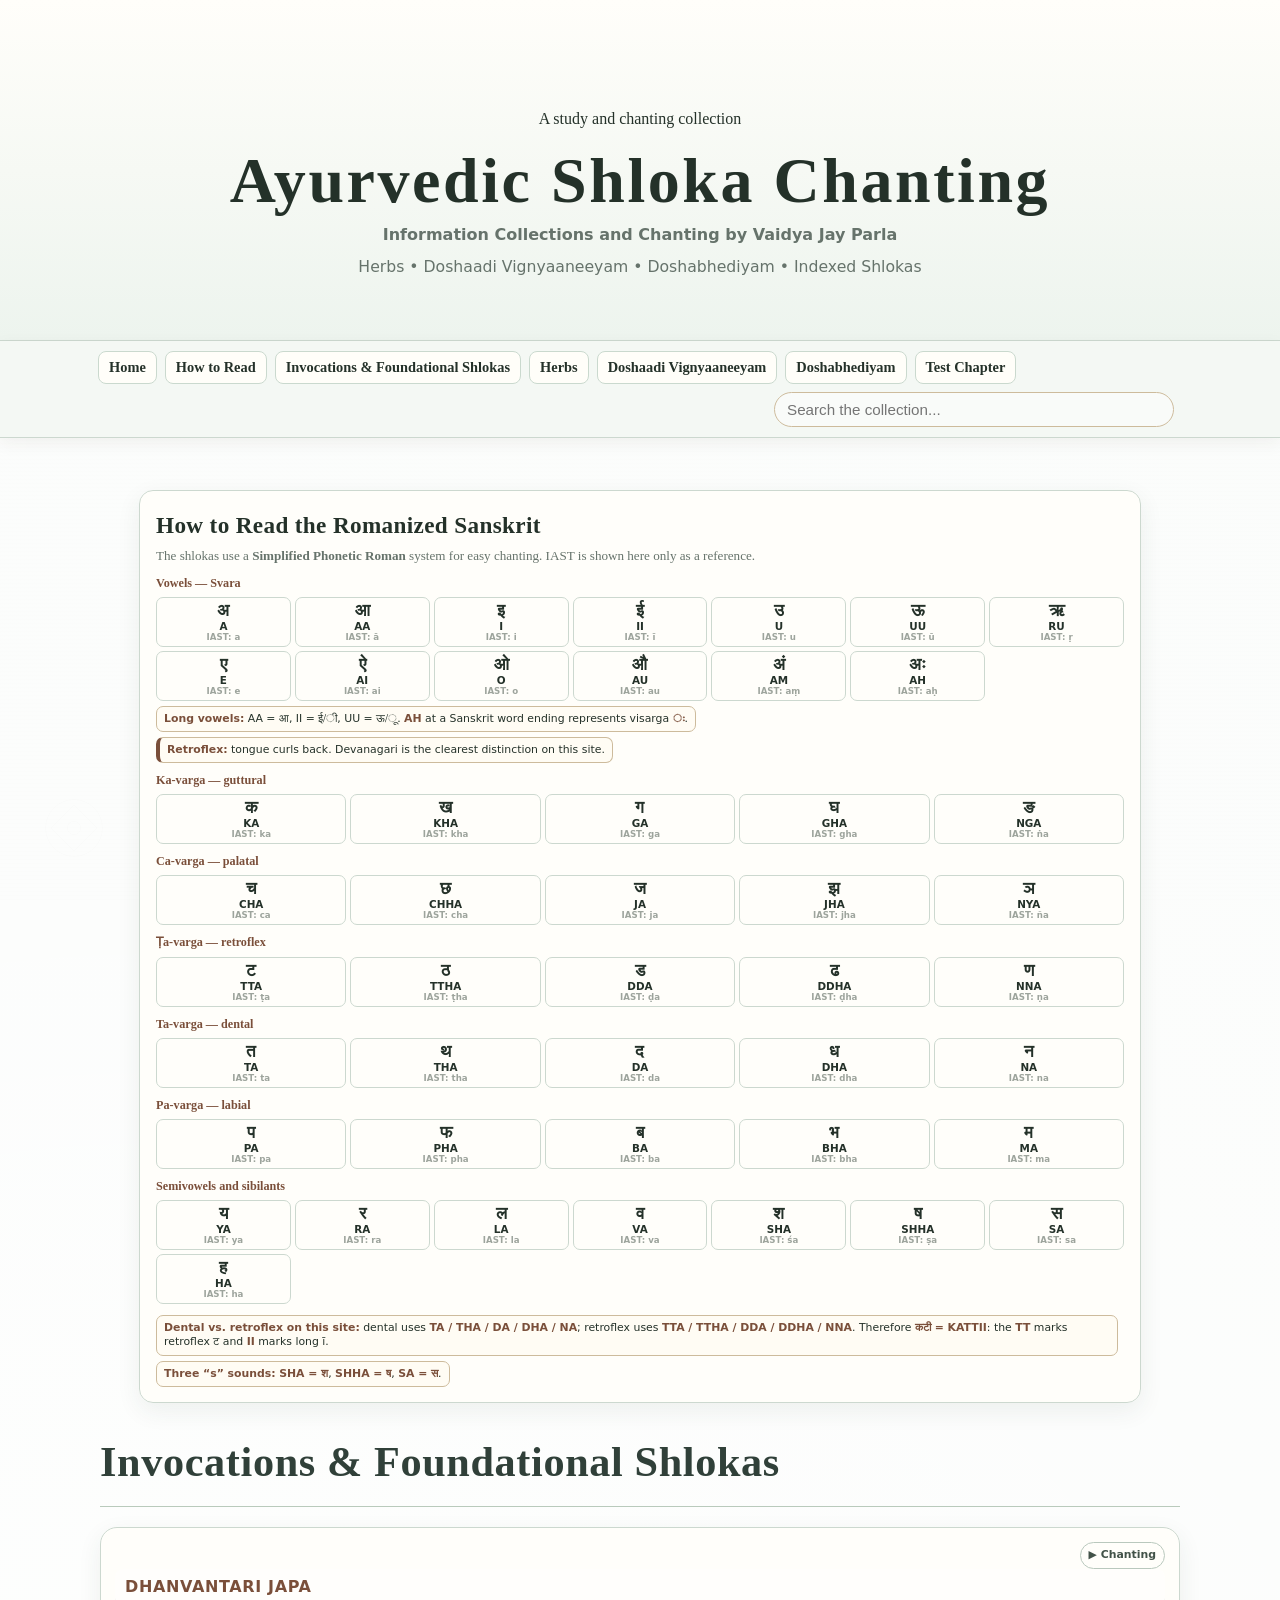
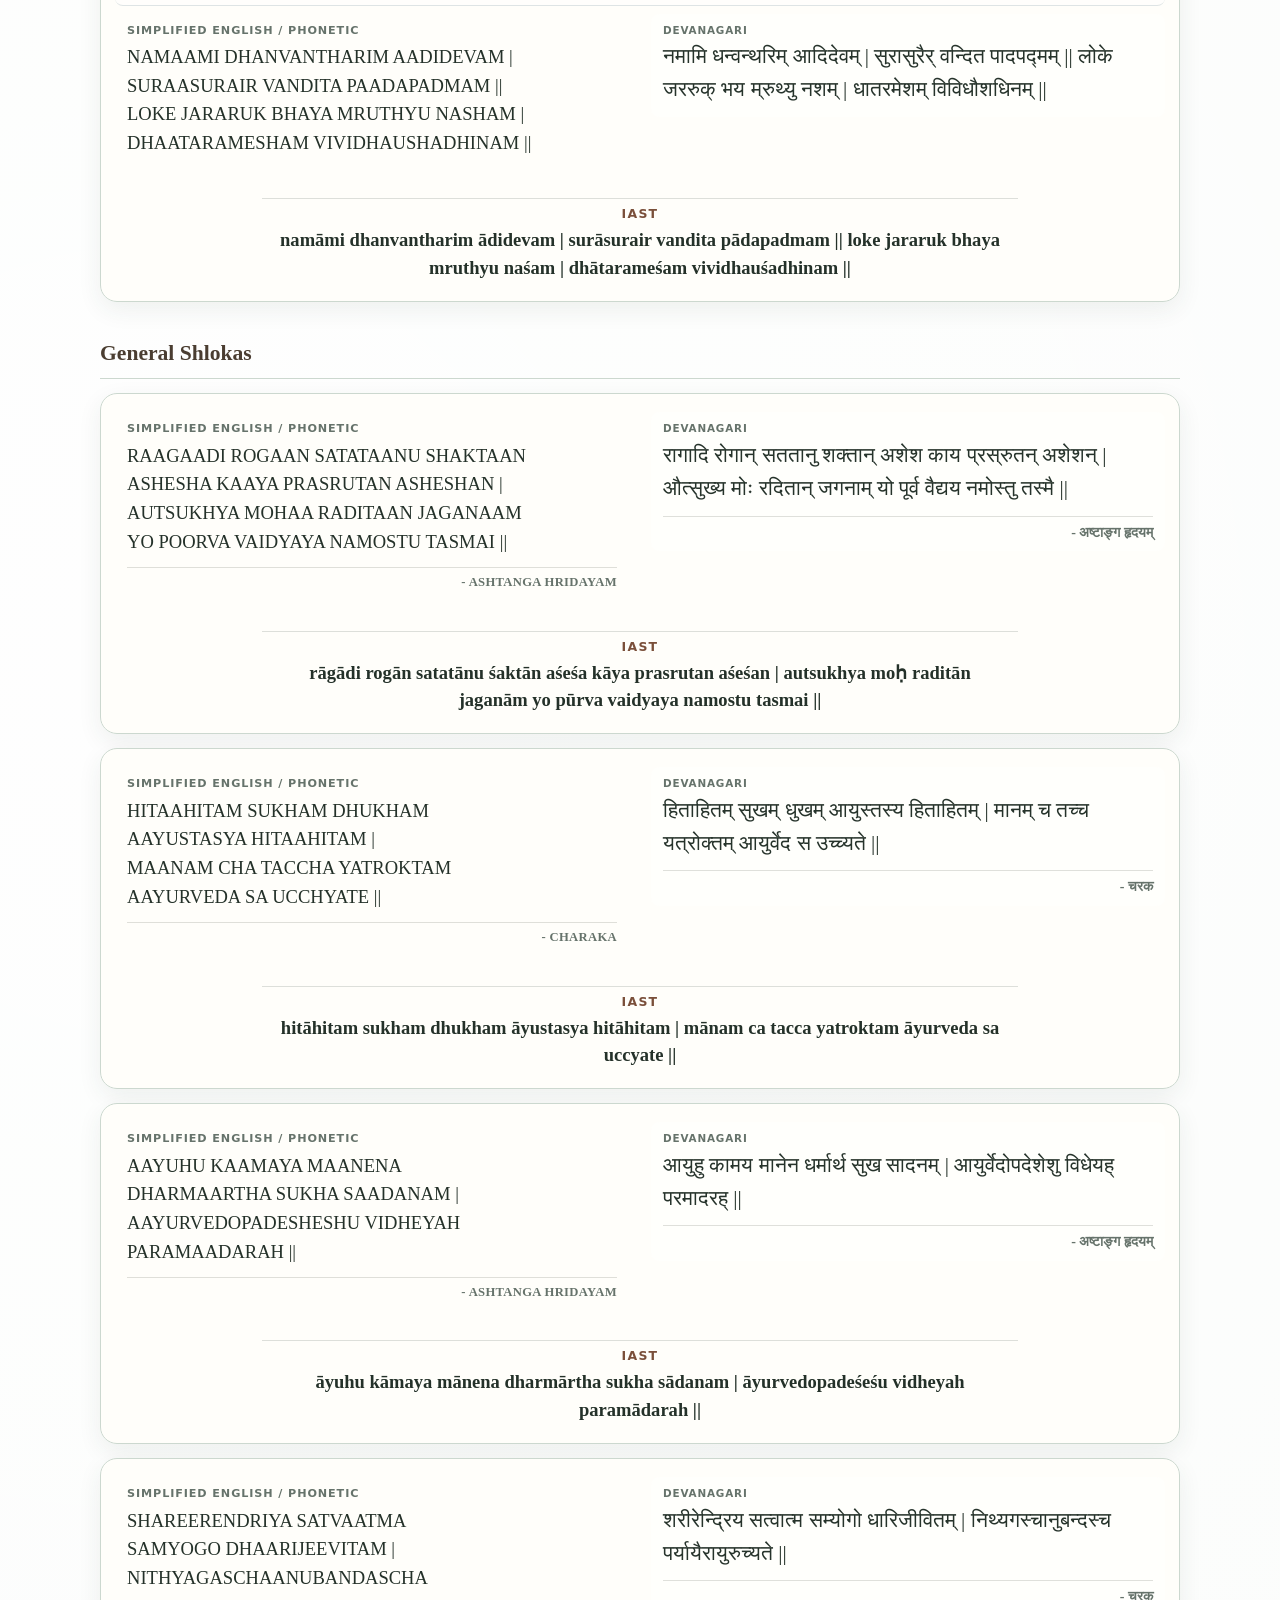
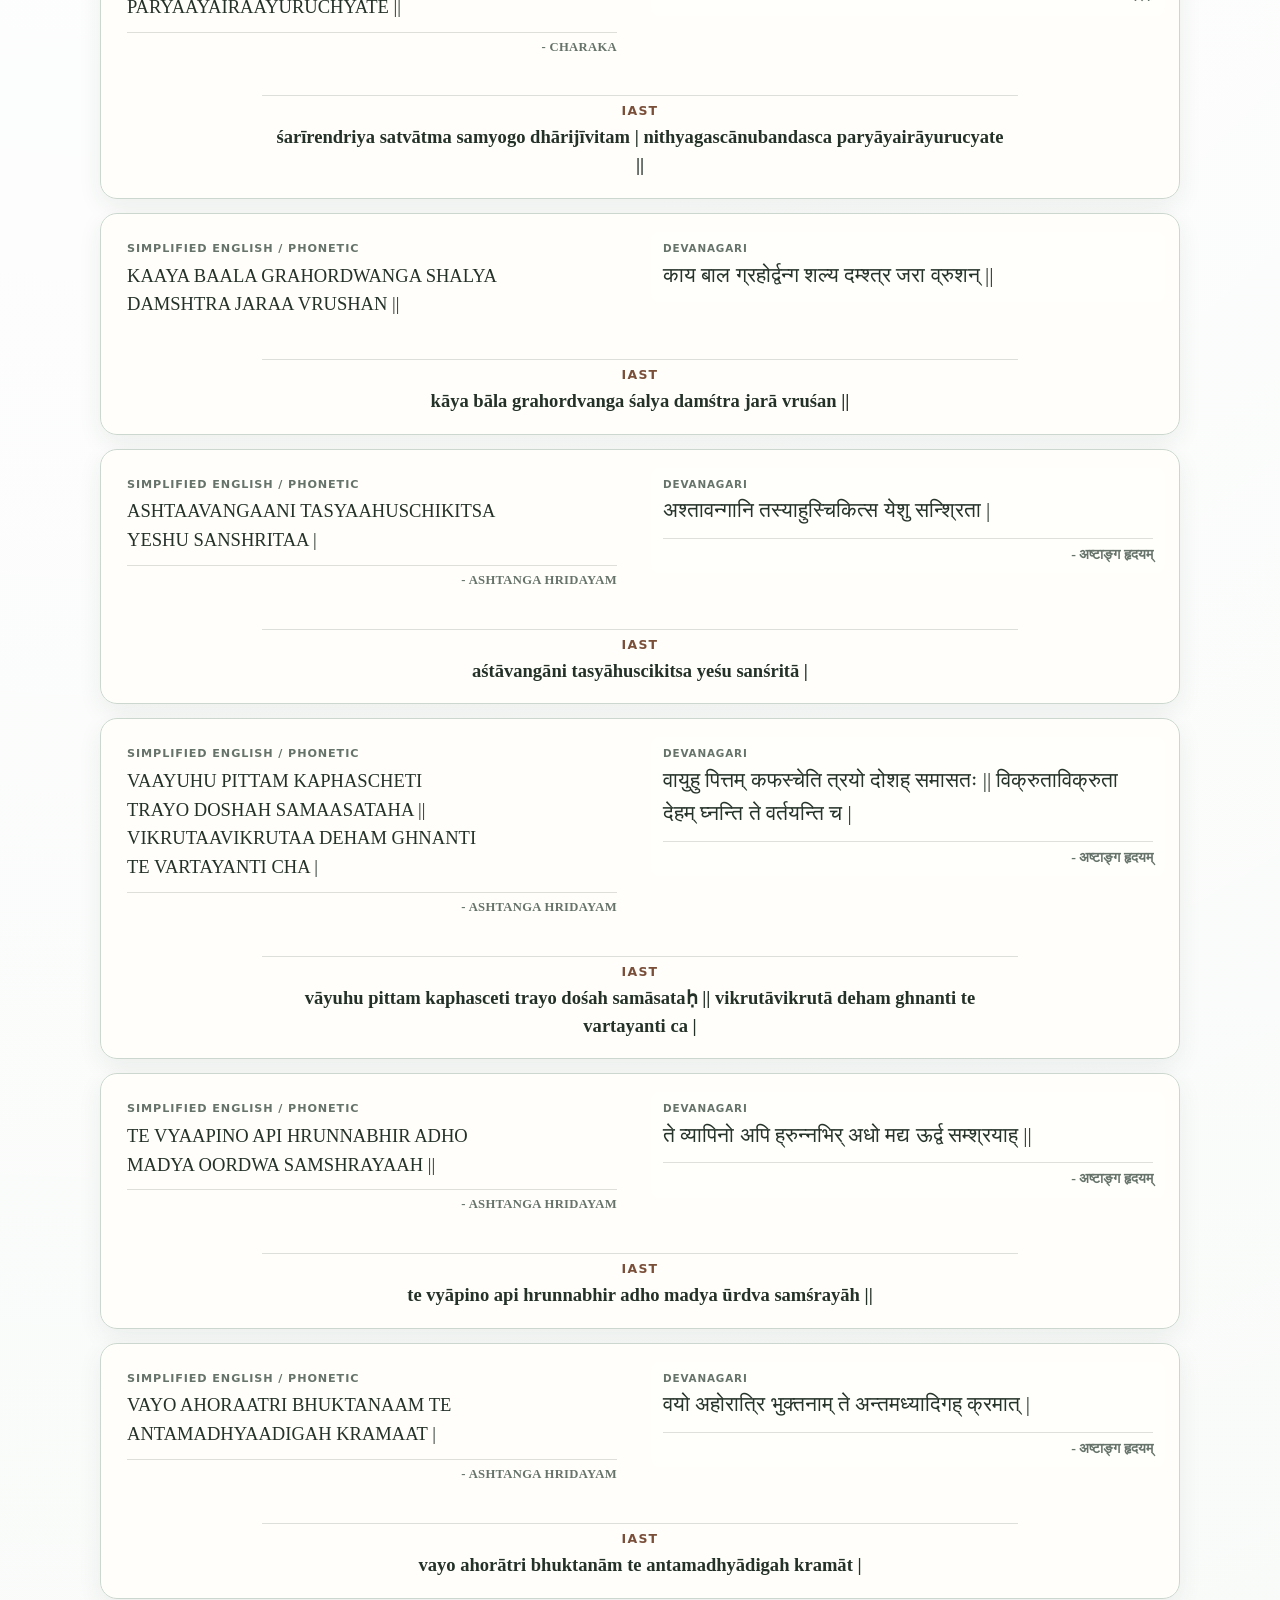
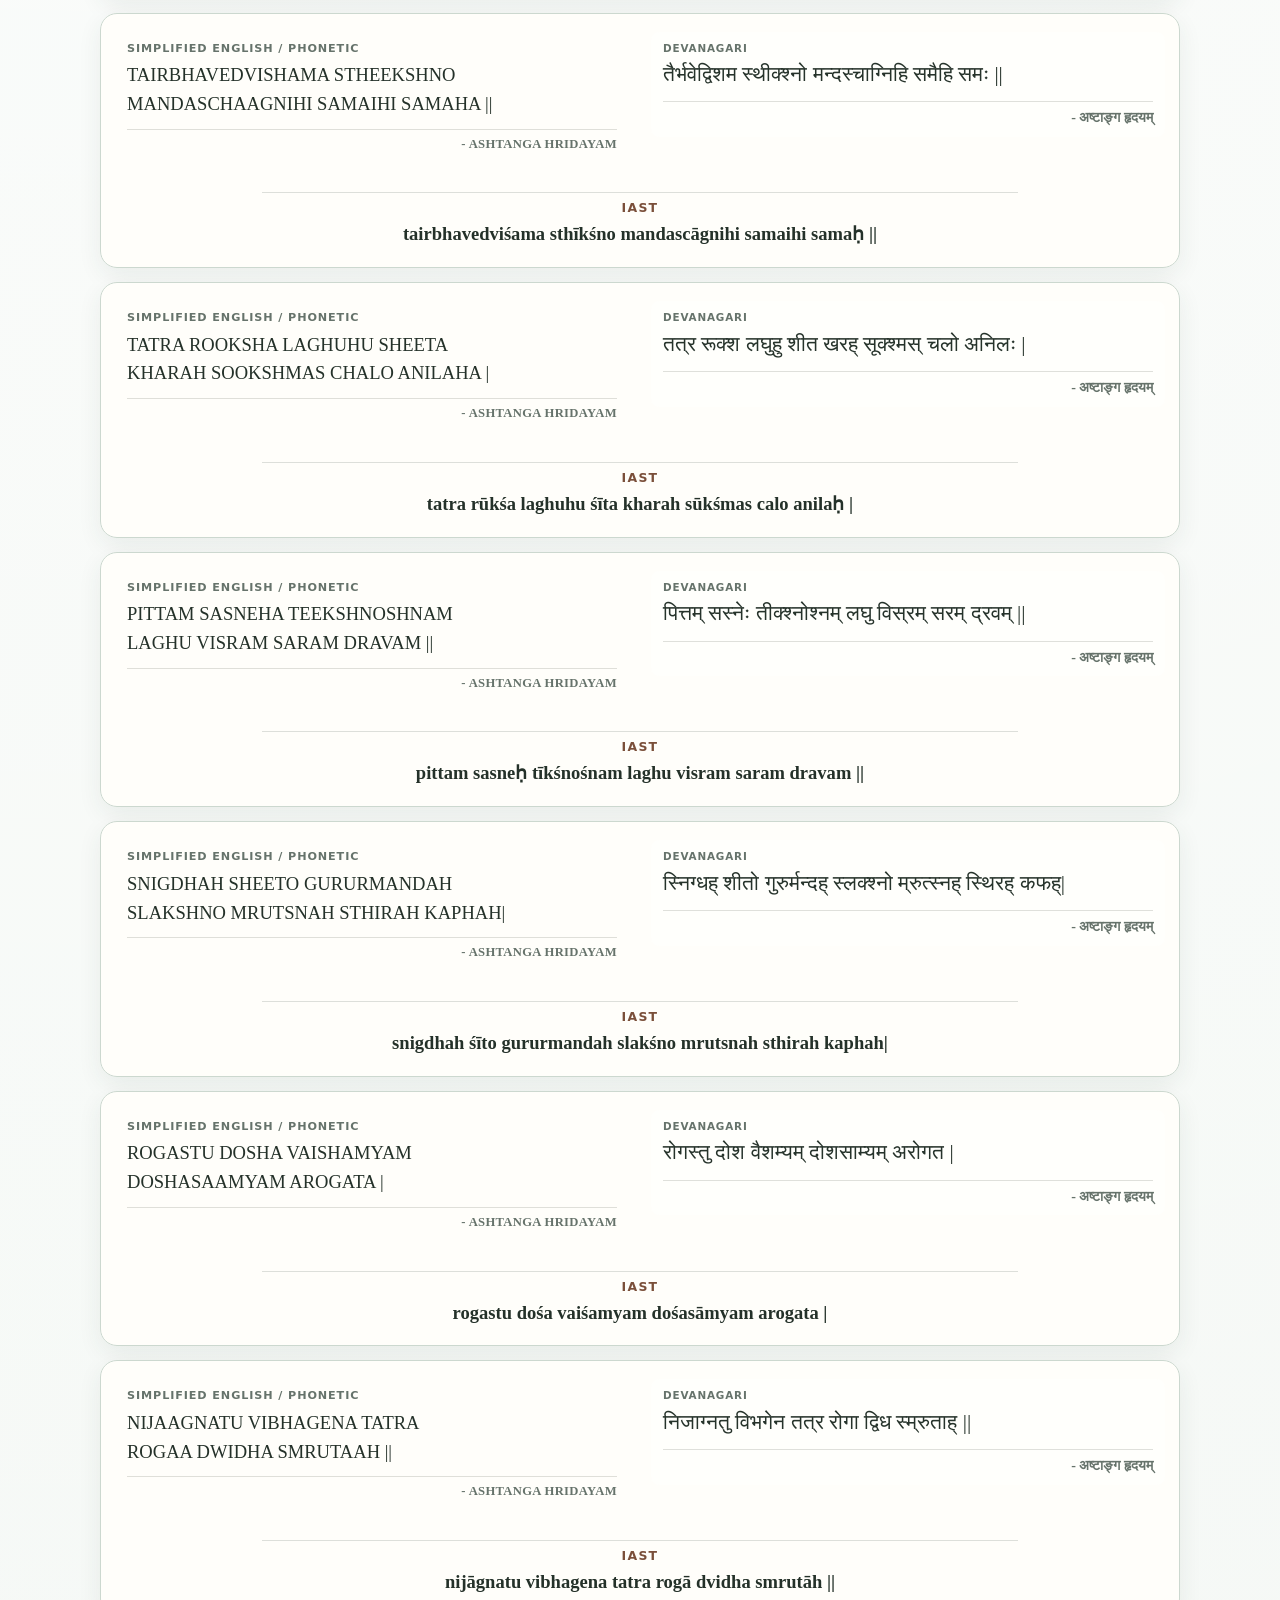
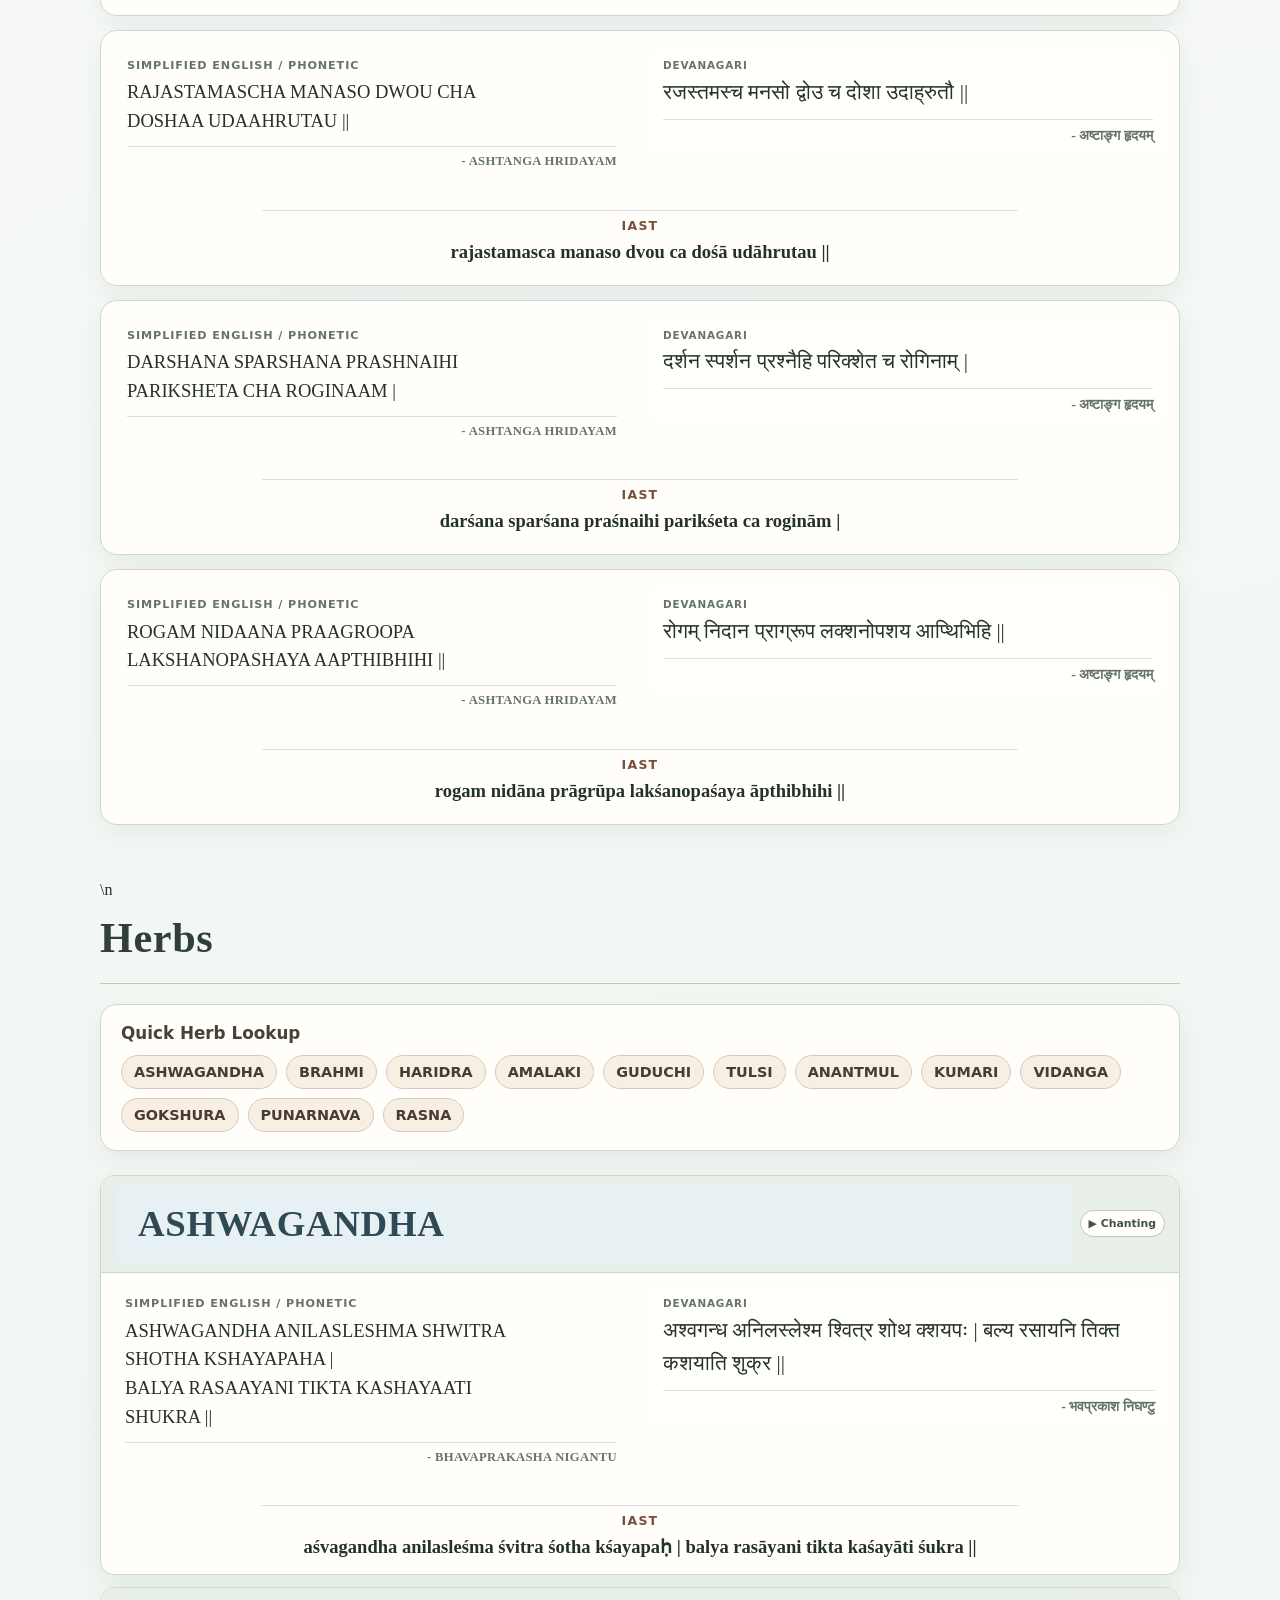
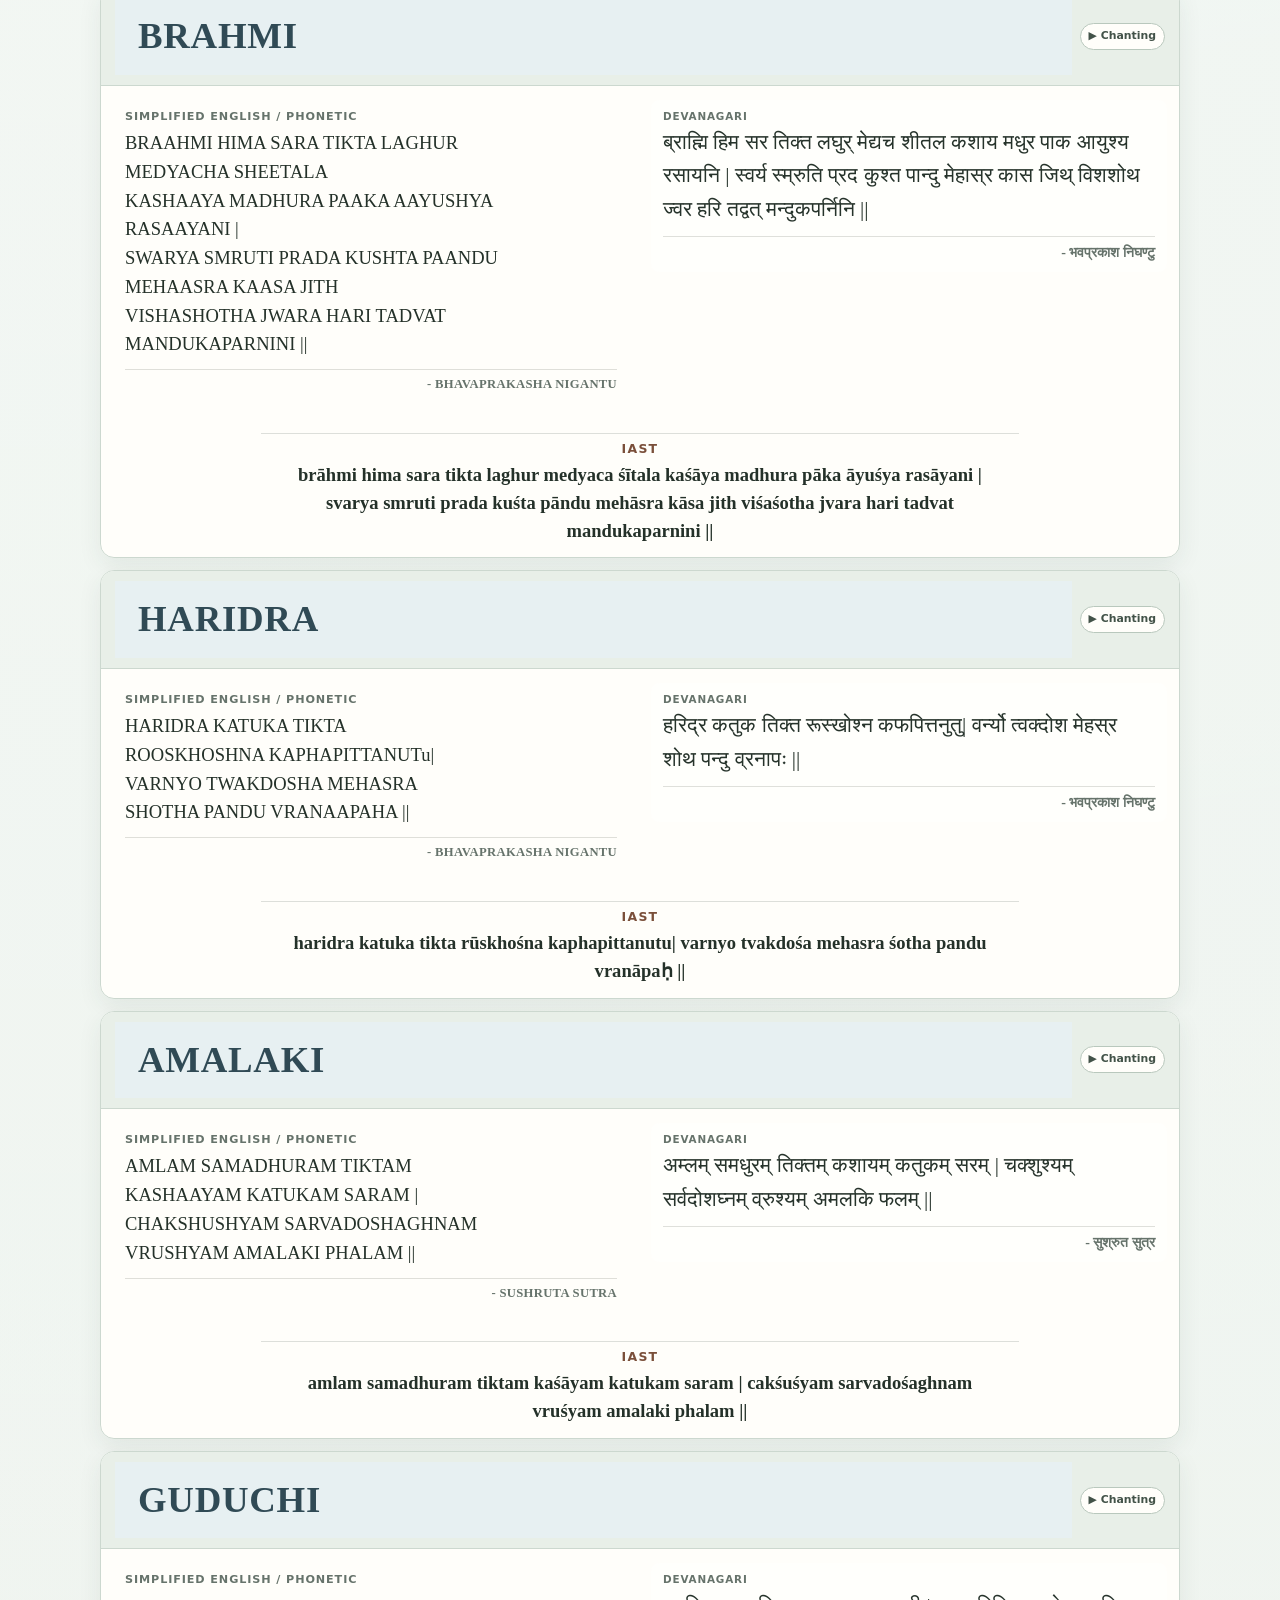
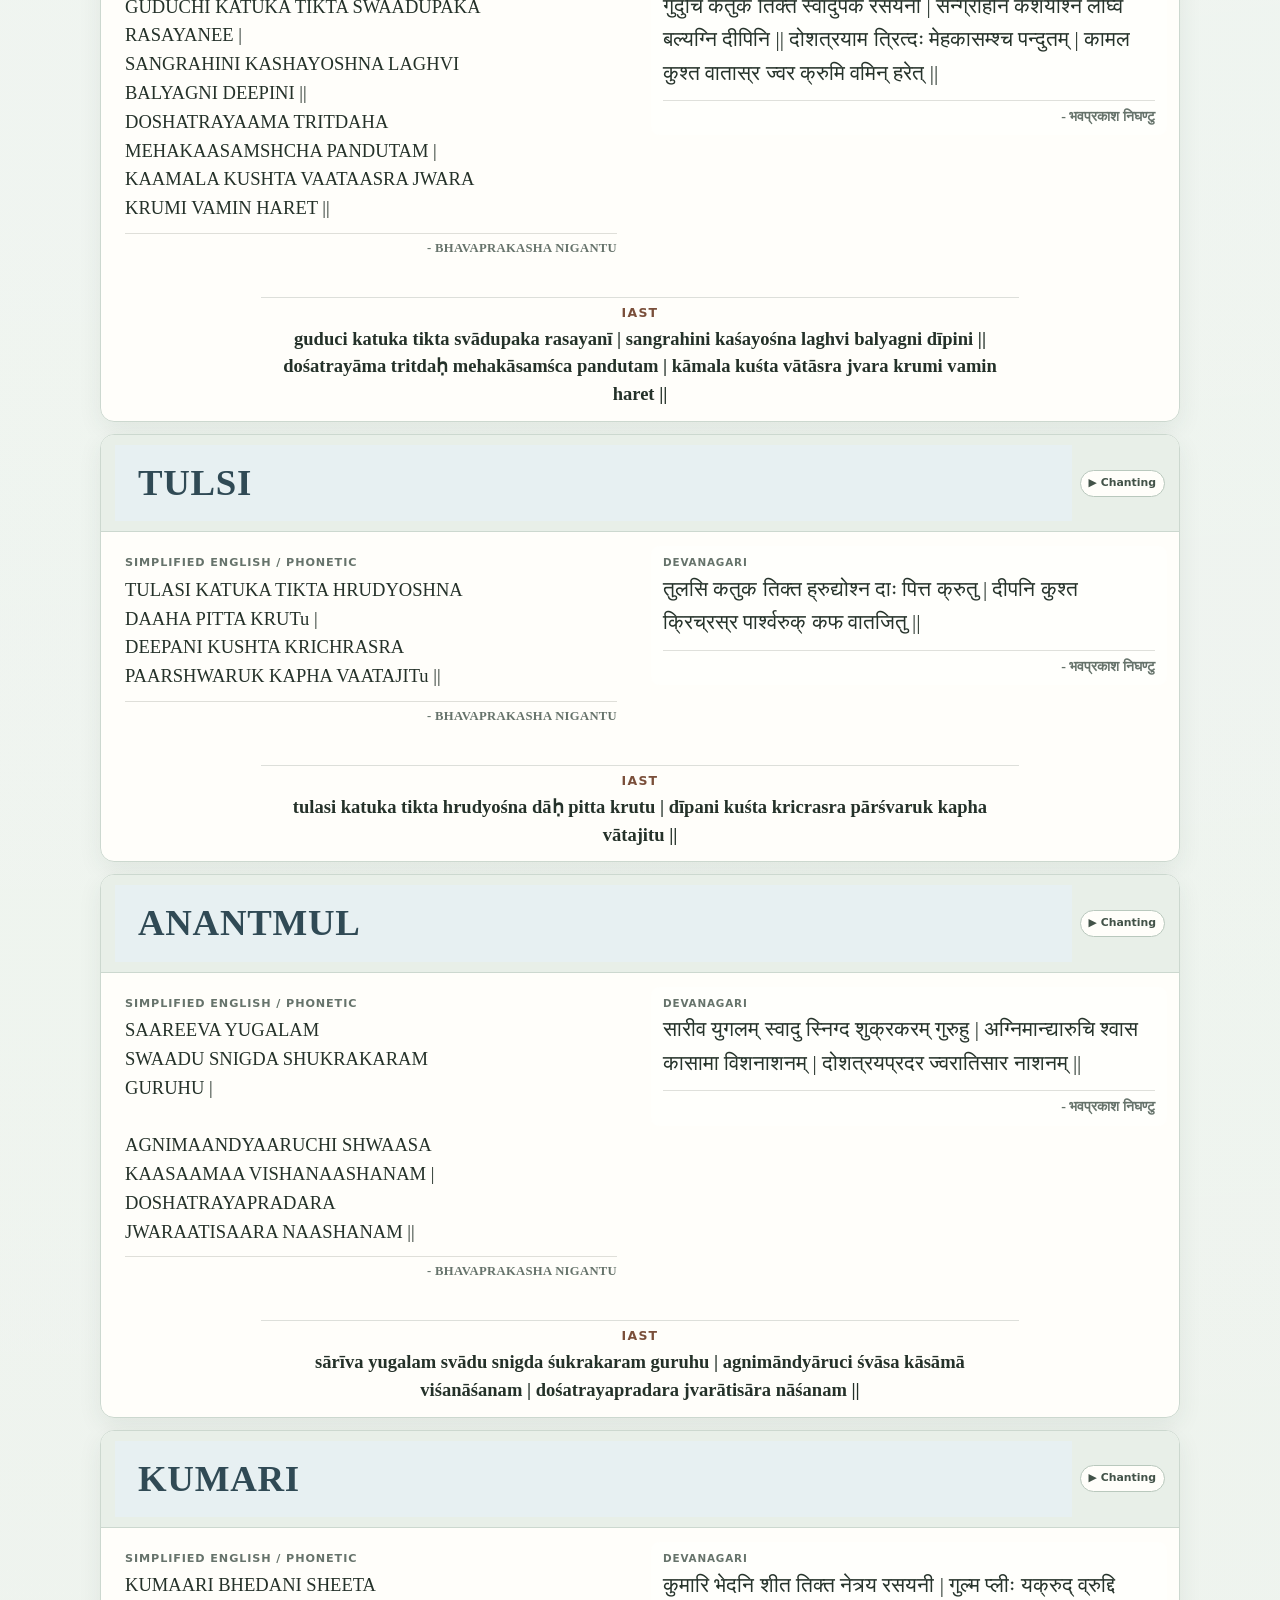
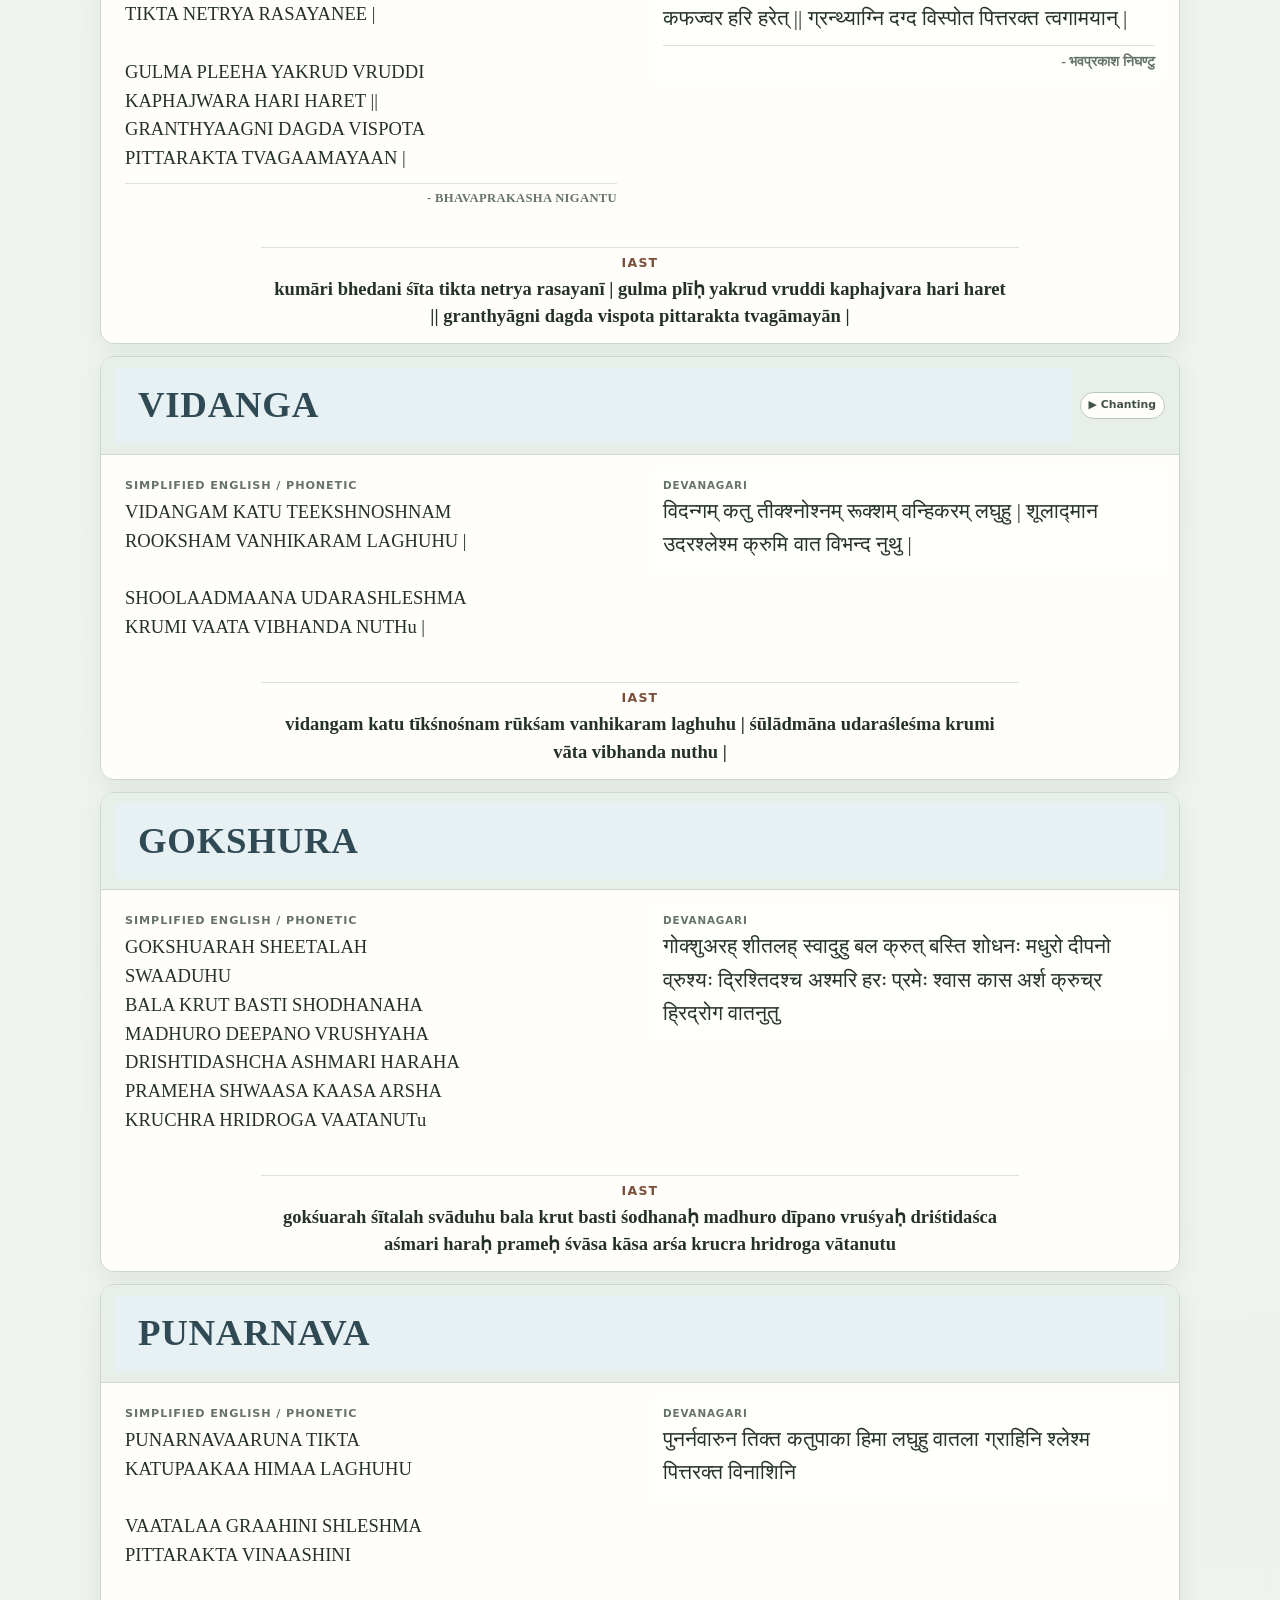
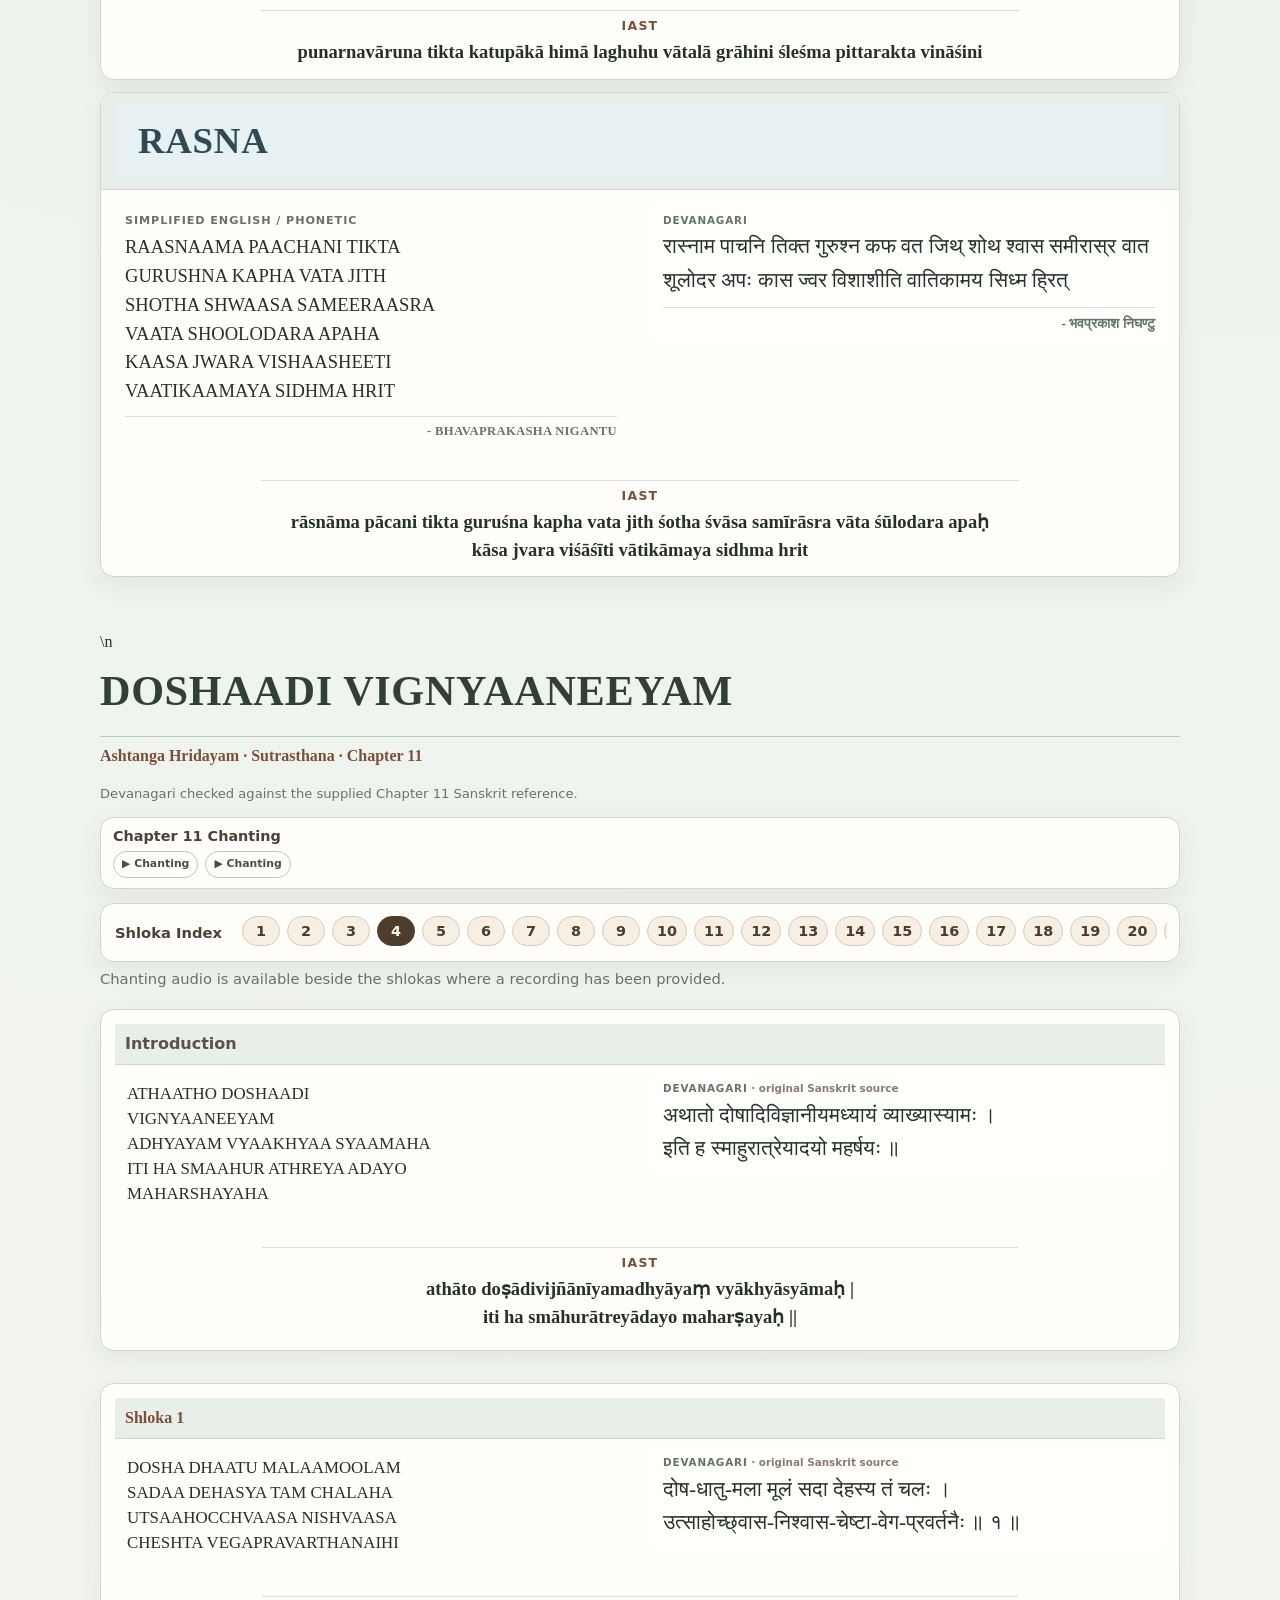
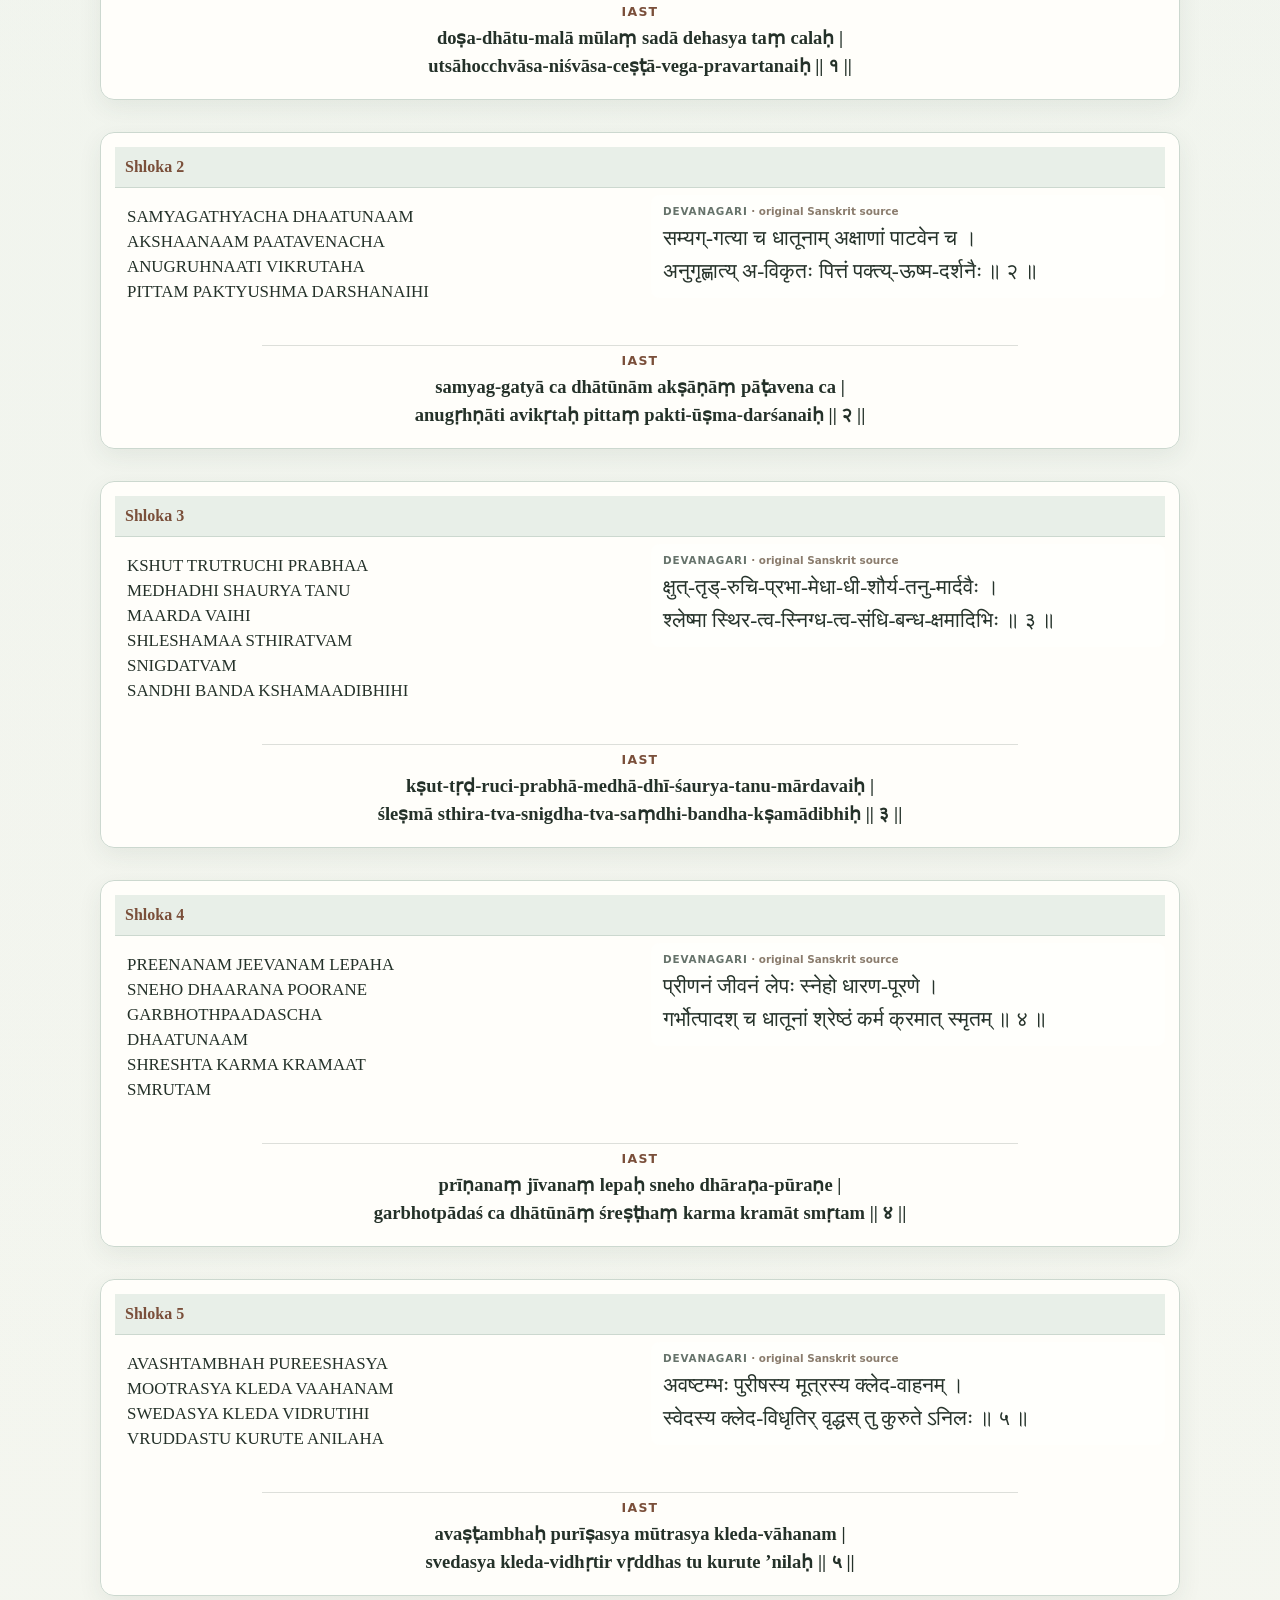
==== index.html @ b86071d6 "ux: refresh collection title and add home navigation" ====
<!DOCTYPE html>

<html lang="en">
<head>
<meta charset="utf-8"/>
<meta content="width=device-width,initial-scale=1" name="viewport"/>
<title>Ayurvedic Shloka Chanting</title>














<link rel="stylesheet" href="styles.css"/>
</head>
<body><div aria-hidden="true" class="sacred-bg"><span class="geo g1"></span><span class="geo g2"></span><span class="geo g3"></span><span class="geo g4"></span><span class="geo g5"></span><span class="geo g6"></span><span class="geo g7"></span><span class="geo g8"></span></div>
<header><div class="hero"><p class="collection-kicker">A study and chanting collection</p><h1>Ayurvedic Shloka Chanting</h1><p class="byline">Information Collections and Chanting by Vaidya Jay Parla</p><p class="subtitle">Herbs • Doshaadi Vignyaaneeyam • Doshabhediyam • Indexed Shlokas</p></div></header>
<nav><div class="nav-inner"><a class="home-link" href="home.html">Home</a><a href="#reading-guide">How to Read</a><a href="#opening">Invocations &amp; Foundational Shlokas</a><a href="#herbs">Herbs</a><a href="#doshaadi">Doshaadi Vignyaaneeyam</a><a href="#doshabhediyam">Doshabhediyam</a><input aria-label="Search the collection" id="search" placeholder="Search the collection..." type="search"/><span aria-live="polite" class="search-count" id="searchCount"></span></div></nav>
<main>
<section class="alphabet-guide" id="reading-guide"><div class="alphabet-panel">
<h2>How to Read the Romanized Sanskrit</h2>
<p class="lead">The shlokas use a <strong>Simplified Phonetic Roman</strong> system for easy chanting. IAST is shown here only as a reference.</p>
<h3>Vowels — Svara</h3><div class="other-sounds"><div class="letter-card"><div class="dev">अ</div><div class="simple">A</div><div class="iast">IAST: a</div></div><div class="letter-card"><div class="dev">आ</div><div class="simple">AA</div><div class="iast">IAST: ā</div></div><div class="letter-card"><div class="dev">इ</div><div class="simple">I</div><div class="iast">IAST: i</div></div><div class="letter-card"><div class="dev">ई</div><div class="simple">II</div><div class="iast">IAST: ī</div></div><div class="letter-card"><div class="dev">उ</div><div class="simple">U</div><div class="iast">IAST: u</div></div><div class="letter-card"><div class="dev">ऊ</div><div class="simple">UU</div><div class="iast">IAST: ū</div></div><div class="letter-card"><div class="dev">ऋ</div><div class="simple">RU</div><div class="iast">IAST: ṛ</div></div><div class="letter-card"><div class="dev">ए</div><div class="simple">E</div><div class="iast">IAST: e</div></div><div class="letter-card"><div class="dev">ऐ</div><div class="simple">AI</div><div class="iast">IAST: ai</div></div><div class="letter-card"><div class="dev">ओ</div><div class="simple">O</div><div class="iast">IAST: o</div></div><div class="letter-card"><div class="dev">औ</div><div class="simple">AU</div><div class="iast">IAST: au</div></div><div class="letter-card"><div class="dev">अं</div><div class="simple">AM</div><div class="iast">IAST: aṃ</div></div><div class="letter-card"><div class="dev">अः</div><div class="simple">AH</div><div class="iast">IAST: aḥ</div></div></div>
<div class="guide-note"><strong>Long vowels:</strong> AA = आ, II = ई/ी, UU = ऊ/ू. <strong>AH</strong> at a Sanskrit word ending represents visarga <strong>ः</strong>.</div><div class="guide-note retroflex-note"><strong>Retroflex:</strong> tongue curls back. Devanagari is the clearest distinction on this site.</div>
<div class="varga-block"><h3>Ka-varga — guttural</h3><div class="varga-row"><div class="letter-card"><div class="dev">क</div><div class="simple">KA</div><div class="iast">IAST: ka</div></div><div class="letter-card"><div class="dev">ख</div><div class="simple">KHA</div><div class="iast">IAST: kha</div></div><div class="letter-card"><div class="dev">ग</div><div class="simple">GA</div><div class="iast">IAST: ga</div></div><div class="letter-card"><div class="dev">घ</div><div class="simple">GHA</div><div class="iast">IAST: gha</div></div><div class="letter-card"><div class="dev">ङ</div><div class="simple">NGA</div><div class="iast">IAST: ṅa</div></div></div></div><div class="varga-block"><h3>Ca-varga — palatal</h3><div class="varga-row"><div class="letter-card"><div class="dev">च</div><div class="simple">CHA</div><div class="iast">IAST: ca</div></div><div class="letter-card"><div class="dev">छ</div><div class="simple">CHHA</div><div class="iast">IAST: cha</div></div><div class="letter-card"><div class="dev">ज</div><div class="simple">JA</div><div class="iast">IAST: ja</div></div><div class="letter-card"><div class="dev">झ</div><div class="simple">JHA</div><div class="iast">IAST: jha</div></div><div class="letter-card"><div class="dev">ञ</div><div class="simple">NYA</div><div class="iast">IAST: ña</div></div></div></div><div class="varga-block"><h3>Ṭa-varga — retroflex</h3><div class="varga-row"><div class="letter-card"><div class="dev">ट</div><div class="simple">TTA</div><div class="iast">IAST: ṭa</div></div><div class="letter-card"><div class="dev">ठ</div><div class="simple">TTHA</div><div class="iast">IAST: ṭha</div></div><div class="letter-card"><div class="dev">ड</div><div class="simple">DDA</div><div class="iast">IAST: ḍa</div></div><div class="letter-card"><div class="dev">ढ</div><div class="simple">DDHA</div><div class="iast">IAST: ḍha</div></div><div class="letter-card"><div class="dev">ण</div><div class="simple">NNA</div><div class="iast">IAST: ṇa</div></div></div></div><div class="varga-block"><h3>Ta-varga — dental</h3><div class="varga-row"><div class="letter-card"><div class="dev">त</div><div class="simple">TA</div><div class="iast">IAST: ta</div></div><div class="letter-card"><div class="dev">थ</div><div class="simple">THA</div><div class="iast">IAST: tha</div></div><div class="letter-card"><div class="dev">द</div><div class="simple">DA</div><div class="iast">IAST: da</div></div><div class="letter-card"><div class="dev">ध</div><div class="simple">DHA</div><div class="iast">IAST: dha</div></div><div class="letter-card"><div class="dev">न</div><div class="simple">NA</div><div class="iast">IAST: na</div></div></div></div><div class="varga-block"><h3>Pa-varga — labial</h3><div class="varga-row"><div class="letter-card"><div class="dev">प</div><div class="simple">PA</div><div class="iast">IAST: pa</div></div><div class="letter-card"><div class="dev">फ</div><div class="simple">PHA</div><div class="iast">IAST: pha</div></div><div class="letter-card"><div class="dev">ब</div><div class="simple">BA</div><div class="iast">IAST: ba</div></div><div class="letter-card"><div class="dev">भ</div><div class="simple">BHA</div><div class="iast">IAST: bha</div></div><div class="letter-card"><div class="dev">म</div><div class="simple">MA</div><div class="iast">IAST: ma</div></div></div></div><div class="varga-block"><h3>Semivowels and sibilants</h3><div class="other-sounds"><div class="letter-card"><div class="dev">य</div><div class="simple">YA</div><div class="iast">IAST: ya</div></div><div class="letter-card"><div class="dev">र</div><div class="simple">RA</div><div class="iast">IAST: ra</div></div><div class="letter-card"><div class="dev">ल</div><div class="simple">LA</div><div class="iast">IAST: la</div></div><div class="letter-card"><div class="dev">व</div><div class="simple">VA</div><div class="iast">IAST: va</div></div><div class="letter-card"><div class="dev">श</div><div class="simple">SHA</div><div class="iast">IAST: śa</div></div><div class="letter-card"><div class="dev">ष</div><div class="simple">SHHA</div><div class="iast">IAST: ṣa</div></div><div class="letter-card"><div class="dev">स</div><div class="simple">SA</div><div class="iast">IAST: sa</div></div><div class="letter-card"><div class="dev">ह</div><div class="simple">HA</div><div class="iast">IAST: ha</div></div></div></div>
<div class="guide-note"><strong>Dental vs. retroflex on this site:</strong> dental uses <strong>TA / THA / DA / DHA / NA</strong>; retroflex uses <strong>TTA / TTHA / DDA / DDHA / NNA</strong>. Therefore <strong>कटी = KATTII</strong>: the <strong>TT</strong> marks retroflex ट and <strong>II</strong> marks long ī.</div>
<div class="guide-note"><strong>Three “s” sounds:</strong> <strong>SHA = श</strong>, <strong>SHHA = ष</strong>, <strong>SA = स</strong>.</div>
</div></section>
<section class="section" id="opening" data-content-file="data/opening.json"></section>\n<section class="section" id="herbs" data-content-file="data/herbs.json"></section>\n<section class="section" id="doshaadi" data-content-file="data/chapter-11.json"></section>\n<section class="section" id="doshabhediyam" data-content-file="data/chapter-12.json"></section>\n<div class="no-results" id="noResults">No matching text found.</div>
</main>
<footer><div>Chapter 11–12 Devanagari source review: Aṣṭāṅgahṛdayam, Sūtrasthāna, Sanskrit Wikisource.</div>Information Collections and Chanting by Vaidya Jay Parla</footer>







<script type="module" src="app.js"></script>
</body></html>
---- styles.css ----
/* Extracted from index.html to make the site easier to maintain. */

:root{--bg:#f5f1e8;--paper:#fffdf8;--ink:#1e231f;--muted:#6a6e68;--accent:#6e5439;--soft:#eee4d5;--line:#d9cfbf;--shadow:0 10px 28px rgba(50,40,28,.08)}
*{box-sizing:border-box}html{scroll-behavior:smooth}body{margin:0;background:var(--bg);color:var(--ink);font-family:Georgia,'Times New Roman',serif;line-height:1.65}
header{background:linear-gradient(180deg,#fffefa,#eee5d7);border-bottom:1px solid var(--line)}.hero{max-width:1050px;margin:auto;padding:48px 24px 34px;text-align:center}
h1{font-size:clamp(2.6rem,7vw,4.7rem);line-height:1.03;margin:0 0 10px}.byline,.subtitle{font-family:system-ui,-apple-system,Segoe UI,sans-serif}.byline{font-weight:700;margin:8px 0 0;color:#574b40}.subtitle{color:var(--muted);margin:5px 0 0}
nav{position:sticky;top:0;z-index:50;background:rgba(245,241,232,.96);backdrop-filter:blur(10px);border-bottom:1px solid var(--line)}.nav-inner{max-width:1050px;margin:auto;padding:10px 18px;display:flex;gap:9px;align-items:center;flex-wrap:wrap}.nav-inner>a{text-decoration:none;color:#4e4236;background:#fff;border:1px solid #d7ccbd;border-radius:999px;padding:8px 13px;font:700 .9rem system-ui,-apple-system,Segoe UI,sans-serif}#search{margin-left:auto;min-width:220px;max-width:400px;flex:1;padding:9px 12px;border:1px solid #cfc5b7;border-radius:10px;background:#fff;font-size:.95rem}
main{max-width:1050px;margin:auto;padding:30px 20px 70px}.section{scroll-margin-top:86px;margin-top:48px}.section:first-child{margin-top:0}.section-title{font-size:clamp(2rem,5vw,3rem);margin:0 0 18px;padding-bottom:9px;border-bottom:2px solid #cbb9a2;color:#38352f}
.lookup{background:var(--paper);border:1px solid var(--line);border-radius:16px;padding:18px 20px;margin:0 0 24px;box-shadow:var(--shadow)}.lookup h3{margin:0 0 12px;font:800 1.05rem system-ui,-apple-system,Segoe UI,sans-serif;color:#4b4035}.lookup-links{display:flex;flex-wrap:wrap;gap:9px}.lookup a{text-decoration:none;color:#493b2f;background:#f7efe4;border:1px solid #d9c9b5;border-radius:999px;padding:8px 12px;font:700 .9rem system-ui,-apple-system,Segoe UI,sans-serif}
.card,.verse{background:var(--paper);border:1px solid var(--line);border-radius:17px;box-shadow:var(--shadow);overflow:hidden;scroll-margin-top:90px}.herb-grid,.verse-grid{display:grid;gap:18px}.herb-card h3{margin:0;padding:17px 23px;background:var(--soft);border-bottom:1px solid var(--line);font-size:clamp(1.7rem,4vw,2.3rem);font-weight:800;letter-spacing:.02em;color:#3d3227}pre{white-space:pre-wrap;overflow-wrap:normal;word-break:normal;margin:0;font-family:Georgia,'Times New Roman',serif}.herb-card pre{padding:24px 26px 28px;font-size:clamp(1.22rem,2.3vw,1.48rem);line-height:1.76}.verse pre{padding:22px 25px;font-size:clamp(1.16rem,2.15vw,1.4rem);line-height:1.72}
.intro-card{background:var(--paper);border:1px solid var(--line);border-radius:17px;box-shadow:var(--shadow);margin-bottom:26px}.intro-card pre{padding:24px 26px;font-size:clamp(1.18rem,2.2vw,1.4rem);line-height:1.75}
.hidden{display:none!important}.no-results{display:none;text-align:center;padding:35px;color:var(--muted);font:1rem system-ui,-apple-system,Segoe UI,sans-serif}footer{text-align:center;color:var(--muted);padding:0 20px 46px;font:.9rem system-ui,-apple-system,Segoe UI,sans-serif}
@media(max-width:700px){.hero{padding:38px 16px 28px}.nav-inner{padding:9px 11px}#search{order:5;min-width:100%;max-width:none;margin-left:0}main{padding:24px 12px 55px}.herb-card h3{padding:15px 17px}.herb-card pre,.verse pre,.intro-card pre{padding:18px 16px;line-height:1.68}}
@media print{nav,.lookup{display:none}body{background:white}main{max-width:none}.card,.verse,.intro-card{box-shadow:none;break-inside:avoid}}

.shloka-index{background:var(--paper);border:1px solid var(--line);border-radius:16px;padding:18px 20px;margin:0 0 24px;box-shadow:var(--shadow)}
.shloka-index h3{margin:0 0 12px;font:800 1.05rem system-ui,-apple-system,Segoe UI,sans-serif;color:#4b4035}
.shloka-index-links{display:flex;flex-wrap:wrap;gap:8px}.shloka-index a{text-decoration:none;color:#493b2f;background:#f7efe4;border:1px solid #d9c9b5;border-radius:999px;min-width:42px;text-align:center;padding:7px 10px;font:700 .9rem system-ui,-apple-system,Segoe UI,sans-serif}
.verse{position:relative}.verse-head{display:flex;align-items:center;justify-content:space-between;gap:12px;padding:11px 18px;background:var(--soft);border-bottom:1px solid var(--line);font-family:system-ui,-apple-system,Segoe UI,sans-serif}.verse-number{font-weight:800;color:#4a3c30}.verse-audio{margin-left:auto;display:flex;align-items:center}.verse-audio audio{max-width:min(360px,60vw);height:34px}.verse.intro-verse .verse-head,.verse.note-verse .verse-head,.verse.closing-verse .verse-head{background:#f7f1e8}.verse-label{font-weight:800;color:#5b5148}.back-index{font-size:.8rem;color:#6a5c4f;text-decoration:none}.audio-ready-note{font:500 .92rem system-ui,-apple-system,Segoe UI,sans-serif;color:var(--muted);margin:-10px 0 22px}.audio-ready-note strong{color:#4e4236}
@media(max-width:700px){.verse-head{padding:10px 13px}.verse-audio audio{max-width:52vw}.shloka-index{padding:15px 14px}.shloka-index a{min-width:38px;padding:6px 9px}}

/* Readable paired-script layout */
.verse, .herb-card, .intro-card{position:relative}
.verse>pre, .herb-card>pre, .intro-card>pre{
  background:#fffdf8;
  border-left:4px solid #b9a58c;
}
.devanagari-wrap{
  margin:0; padding:0; border-top:1px solid var(--line); background:#fbf7f0;
}
.devanagari-label{
  padding:10px 18px 0; font:800 .78rem system-ui,-apple-system,Segoe UI,sans-serif;
  text-transform:uppercase; letter-spacing:.08em; color:#776858;
}
.devanagari-text{
  font-family:'Noto Serif Devanagari','Noto Sans Devanagari','Kohinoor Devanagari','Devanagari Sangam MN',serif!important;
  font-size:clamp(1.35rem,2.45vw,1.68rem)!important; line-height:1.82!important;
  padding:12px 25px 24px!important; color:#2d2925;
}
.verse>pre, .herb-card>pre, .intro-card>pre{font-size:clamp(1.14rem,2vw,1.34rem)!important;line-height:1.72!important}
@media(min-width:860px){
  .verse, .herb-card, .intro-card{display:grid;grid-template-columns:1fr 1fr}
  .verse-head, .herb-card h3{grid-column:1/-1}
  .verse>pre, .herb-card>pre, .intro-card>pre{border-left:0;border-right:1px solid var(--line);padding:24px 26px!important}
  .devanagari-wrap{border-top:0;display:flex;flex-direction:column;justify-content:flex-start}
  .devanagari-label{padding:17px 25px 0}
  .devanagari-text{padding:10px 25px 24px!important}
  .intro-card>.devanagari-wrap{min-width:0}
}
@media(max-width:859px){
  .verse>pre, .herb-card>pre, .intro-card>pre{padding:20px 18px!important}
  .devanagari-label{padding:11px 18px 0}
  .devanagari-text{padding:10px 18px 21px!important}
}


.alphabet-guide{max-width:1050px;margin:24px auto;padding:0 24px}.alphabet-panel{background:var(--paper);border:1px solid var(--line);border-radius:18px;padding:24px;box-shadow:var(--shadow)}.alphabet-panel h2{margin:0 0 8px;font-size:clamp(1.7rem,4vw,2.35rem)}.alphabet-panel .lead{color:var(--muted);margin:0 0 18px}.sound-group{margin:22px 0}.sound-group h3{margin:0 0 10px;color:var(--accent)}.sound-grid{display:grid;grid-template-columns:repeat(auto-fit,minmax(135px,1fr));gap:9px}.sound-card{border:1px solid var(--line);border-radius:12px;padding:10px;background:#fff}.sound-card .dev{font-size:1.65rem;font-weight:700;line-height:1.2}.sound-card .rom{font-family:system-ui,-apple-system,Segoe UI,sans-serif;font-weight:750;margin-top:3px}.sound-card .cue{font-family:system-ui,-apple-system,Segoe UI,sans-serif;font-size:.82rem;color:var(--muted);margin-top:2px}.audio-pending{font-family:system-ui,-apple-system,Segoe UI,sans-serif;font-size:.78rem;color:var(--muted);margin-top:7px}.guide-note{background:var(--soft);border-radius:12px;padding:12px 14px;margin-top:16px;font-family:system-ui,-apple-system,Segoe UI,sans-serif;font-size:.92rem}.guide-note strong{color:var(--accent)}

.reading-table{width:100%;border-collapse:collapse;margin:14px 0 22px;font-family:system-ui,-apple-system,Segoe UI,sans-serif}.reading-table th,.reading-table td{border:1px solid #ded5c8;padding:10px 12px;text-align:left;vertical-align:top}.reading-table th{background:#f2eadf}.reading-table td:first-child{font-size:1.35rem;font-family:"Noto Sans Devanagari","Nirmala UI",sans-serif}.edit-legend{background:#fff8dc;border:1px solid #ead79b;border-radius:12px;padding:12px 14px;margin:12px 0 20px}.edit-legend mark{background:#fff0b8;padding:1px 4px;border-radius:4px}

/* Compact reading-guide + clear source attribution */
#reading-guide .other-sounds{
  display:grid!important;
  grid-template-columns:repeat(auto-fit,minmax(82px,1fr))!important;
  gap:7px!important;
}
#reading-guide .varga-row{
  display:grid!important;
  grid-template-columns:repeat(5,minmax(0,1fr))!important;
  gap:7px!important;
}
#reading-guide .letter-card{
  min-height:0!important;
  padding:7px 5px!important;
  gap:1px!important;
  text-align:center!important;
}
#reading-guide .letter-card .dev{font-size:1.35rem!important;line-height:1.1!important;margin:0!important}
#reading-guide .letter-card .simple{font-size:.78rem!important;line-height:1.15!important;margin-top:3px!important}
#reading-guide .letter-card .iast{font-size:.64rem!important;line-height:1.15!important;margin-top:1px!important;opacity:.72}
#reading-guide .varga-block{margin:10px 0!important}
#reading-guide .varga-block h3,#reading-guide>h3{margin:11px 0 5px!important;font-size:.92rem!important}
.source-attribution{
  margin-top:9px;
  padding-top:6px;
  border-top:1px solid rgba(78,86,68,.18);
  font-family:Georgia,'Times New Roman',serif;
  font-size:.79rem;
  line-height:1.3;
  font-weight:700;
  letter-spacing:.025em;
  color:var(--muted,#746f63);
  text-align:right;
}
.devanagari-wrap .source-attribution{font-family:'Noto Serif Devanagari','Nirmala UI','Mangal',serif;letter-spacing:0;font-size:.88rem}
@media(max-width:640px){
 #reading-guide .other-sounds{grid-template-columns:repeat(4,minmax(0,1fr))!important}
 #reading-guide .varga-row{grid-template-columns:repeat(5,minmax(54px,1fr))!important;overflow-x:auto;padding-bottom:2px}
 #reading-guide .letter-card{padding:6px 3px!important}
 .source-attribution{text-align:left}
}

/* ---- next original style block ---- */

.verse-audio audio{width:220px;max-width:42vw;height:36px;vertical-align:middle}
.verse-audio .chant-label{font-size:.82rem;font-weight:700;margin-right:.45rem;white-space:nowrap}
@media(max-width:640px){.verse-head{align-items:flex-start;gap:.6rem;flex-wrap:wrap}.verse-audio audio{width:100%;max-width:100%}}

/* ---- next original style block ---- */

.devanagari-wrap{border-top:1px solid var(--line);background:#fffaf2;padding:18px 25px 22px}
.devanagari-label{font:800 .78rem system-ui,-apple-system,Segoe UI,sans-serif;letter-spacing:.08em;text-transform:uppercase;color:#786957;margin-bottom:8px}
.devanagari-text{white-space:pre-wrap;margin:0;font-family:"Noto Serif Devanagari","Nirmala UI","Mangal",serif;font-size:clamp(1.28rem,2.35vw,1.58rem);line-height:1.9;color:#26211d}
.herb-card .devanagari-wrap{padding:20px 26px 24px}
@media(max-width:700px){.devanagari-wrap,.herb-card .devanagari-wrap{padding:16px}.devanagari-text{line-height:1.82}}
@media print{.devanagari-wrap{break-inside:avoid}}

/* ---- next original style block ---- */

.reading-guide{background:#fffaf2;border:1px solid var(--line);border-radius:16px;padding:20px 22px;margin:0 0 24px;box-shadow:var(--shadow)}
.reading-guide h3{margin:0 0 10px;font:800 1.08rem system-ui,-apple-system,Segoe UI,sans-serif;color:#4b4035}
.reading-guide p{margin:.45rem 0;font:500 .94rem/1.55 system-ui,-apple-system,Segoe UI,sans-serif;color:#5e554c}
.reading-key{display:grid;grid-template-columns:repeat(2,minmax(0,1fr));gap:8px 18px;margin-top:12px}
.reading-key div{font:600 .92rem/1.45 system-ui,-apple-system,Segoe UI,sans-serif;background:#fff;border:1px solid #e2d7c9;border-radius:10px;padding:9px 11px}
.corrected-token{background:#fff0b8;border-bottom:2px dotted #9b6b13;padding:0 .04em;border-radius:2px}
.correction-note{font:700 .72rem system-ui,-apple-system,Segoe UI,sans-serif;color:#7a571b;background:#fff3c9;border:1px solid #e6cf85;border-radius:999px;padding:4px 8px;white-space:nowrap}
.script-checked{display:inline-block;margin-left:8px;font:700 .7rem system-ui,-apple-system,Segoe UI,sans-serif;color:#45624a;background:#edf6ee;border:1px solid #bfd4c2;border-radius:999px;padding:3px 7px;vertical-align:middle}
.devanagari-label .script-checked{margin-left:10px}
.correction-log{margin-top:12px;padding-top:11px;border-top:1px solid #e2d7c9;font:500 .86rem/1.5 system-ui,-apple-system,Segoe UI,sans-serif;color:#6b6054}
@media(max-width:700px){.reading-key{grid-template-columns:1fr}.correction-note{white-space:normal}}

/* ---- next original style block ---- */

.review-legend{background:#fff8d9;border:1px solid #e4cc78;border-radius:12px;padding:11px 14px;margin:12px 0 18px;font:600 .9rem/1.45 system-ui,-apple-system,Segoe UI,sans-serif;color:#66511a}
.roman-corrected{background:#fff0a8;padding:.03em .12em;border-radius:4px;box-decoration-break:clone;-webkit-box-decoration-break:clone}
.roman-corrected:hover{background:#ffe47a}
.review-badge{font:700 .7rem system-ui,-apple-system,Segoe UI,sans-serif;color:#755a10;background:#fff0b5;border:1px solid #dcc269;border-radius:999px;padding:3px 7px;margin-left:7px}
.varga-block{margin:20px 0}.varga-block h3{margin:0 0 8px;color:var(--accent)}
.varga-row{display:grid;grid-template-columns:repeat(5,minmax(120px,1fr));gap:10px}
.letter-card{background:#fff;border:1px solid var(--line);border-radius:12px;padding:11px;text-align:center;min-width:0}
.letter-card .dev{font-size:1.65rem;font-weight:800}.letter-card .simple{font:800 .9rem system-ui,-apple-system,Segoe UI,sans-serif;margin-top:3px}.letter-card .iast{font:600 .78rem system-ui,-apple-system,Segoe UI,sans-serif;color:var(--muted)}
.audio-placeholder{margin-top:7px;border:1px dashed #b8aa98;background:#faf7f1;color:#7a6c5d;border-radius:999px;padding:4px 8px;font:650 .72rem system-ui,-apple-system,Segoe UI,sans-serif;cursor:default}
.sound-note{font:500 .84rem/1.4 system-ui,-apple-system,Segoe UI,sans-serif;color:var(--muted);margin-top:7px}
.other-sounds{display:grid;grid-template-columns:repeat(auto-fit,minmax(130px,1fr));gap:10px}
@media(max-width:760px){.varga-row{grid-template-columns:repeat(2,minmax(0,1fr))}.varga-row .letter-card:last-child:nth-child(odd){grid-column:1/-1}.letter-card{padding:10px 8px}}

/* ---- next original style block ---- */

.chapter-subtitle{font:700 1rem system-ui,-apple-system,Segoe UI,sans-serif;color:#6a5c4f;margin:-10px 0 20px}.source-note{font:500 .88rem system-ui,-apple-system,Segoe UI,sans-serif;color:#74695e;margin:-12px 0 20px}.needs-correction{background:#fff0a8;border-bottom:2px solid #d5a80d;border-radius:3px;padding:0 1px}.review-badge{display:inline-block;margin-left:8px;padding:2px 7px;border-radius:999px;background:#fff0a8;border:1px solid #d7bd5c;color:#5e4b12;font:700 .72rem system-ui,-apple-system,Segoe UI,sans-serif;vertical-align:middle}.review-legend{background:#fff9df;border:1px solid #e6d28a;border-radius:12px;padding:12px 14px;margin:12px 0 20px;font:500 .9rem system-ui,-apple-system,Segoe UI,sans-serif}.review-legend mark{background:#fff0a8}.chapter-source-verified .devanagari-label:after{content:' · original Sanskrit source';font-weight:600;letter-spacing:0;text-transform:none;color:#8a7c6d}.guide-note.retroflex-note{border-left:4px solid #9d7652}

/* ---- next original style block ---- */

:root{--paper:#f3ead7;--paper2:#faf4e8;--ink:#2d2924;--muted:#746a5f;--rule:#cdbb9c;--accent:#7b5536;--review:#f4d77a;--shadow:0 12px 32px rgba(56,43,28,.10)}
html{scroll-behavior:smooth}body{margin:0;background:radial-gradient(circle at 20% 10%,rgba(255,255,255,.55),transparent 30%),linear-gradient(180deg,var(--paper2),var(--paper));color:var(--ink);font-family:Georgia,'Times New Roman',serif;line-height:1.65;overflow-x:hidden}
body:before{content:'';position:fixed;inset:0;pointer-events:none;opacity:.18;background-image:repeating-linear-gradient(0deg,rgba(80,55,30,.025) 0,rgba(80,55,30,.025) 1px,transparent 1px,transparent 4px);mix-blend-mode:multiply;z-index:-2}
header{background:transparent!important;border-bottom:1px solid var(--rule);padding:42px 20px 26px}.hero{max-width:980px;margin:auto;text-align:center}.hero h1{font-family:Georgia,'Times New Roman',serif;letter-spacing:.04em;color:var(--ink);font-size:clamp(2.2rem,5vw,4rem);margin:0}.byline,.subtitle{color:var(--muted)!important}.subtitle{font-size:.98rem}
nav{position:sticky;top:0;z-index:20;background:rgba(250,244,232,.94)!important;backdrop-filter:blur(10px);border-bottom:1px solid var(--rule)!important;box-shadow:0 5px 16px rgba(60,45,30,.06)}.nav-inner{max-width:1120px;margin:auto;padding:10px 18px;display:flex;gap:8px;align-items:center;flex-wrap:wrap}.nav-inner a{color:var(--ink)!important;text-decoration:none;padding:7px 10px;border-radius:8px;font-family:Georgia,'Times New Roman',serif}.nav-inner a:hover{background:rgba(123,85,54,.09)}#search{margin-left:auto;border:1px solid var(--rule)!important;background:rgba(255,255,255,.45)!important;color:var(--ink)!important;border-radius:999px;padding:8px 12px;min-width:210px}
main{max-width:1120px!important;margin:0 auto!important;padding:28px 20px 90px!important;position:relative}.section{margin:0 0 52px!important}.section-title,h2{font-family:Georgia,'Times New Roman',serif!important;color:var(--ink)!important;letter-spacing:.015em}.section-title{font-size:clamp(1.8rem,3.3vw,2.7rem)!important;border-bottom:1px solid var(--rule);padding-bottom:10px;margin-bottom:20px!important}.chapter-subtitle{color:var(--accent)!important;font-family:Georgia,'Times New Roman',serif!important}.source-note{color:var(--muted)!important}
.quick-links,.index-grid{background:transparent!important;border:1px solid var(--rule)!important;border-radius:14px!important;padding:15px!important;box-shadow:none!important}.quick-links a,.index-grid a{background:rgba(255,255,255,.36)!important;border:1px solid rgba(123,85,54,.22)!important;color:var(--ink)!important;border-radius:999px!important}
.verse,.herb-card,.card,.opening-card,.guide-card,.alphabet-panel{background:rgba(255,251,241,.72)!important;border:1px solid var(--rule)!important;border-radius:14px!important;box-shadow:var(--shadow)!important;margin:0 0 18px!important;padding:20px!important;box-sizing:border-box;width:100%}.verse-head{display:flex;align-items:center;gap:10px;min-height:34px;margin-bottom:12px;padding-bottom:9px;border-bottom:1px solid rgba(130,105,75,.22)}.verse-number{font-family:Georgia,'Times New Roman',serif!important;font-weight:700;color:var(--accent)!important}.verse-audio{margin-left:auto}
/* Uniform source/script comparison */
.verse>pre,.verse>.devanagari-wrap{box-sizing:border-box}.verse>pre{margin:0!important;padding:14px 16px!important;background:transparent!important;border:0!important;font:600 clamp(1.04rem,1.8vw,1.28rem)/1.75 Georgia,'Times New Roman',serif!important;color:var(--ink)!important;white-space:pre-wrap!important;overflow-wrap:anywhere;text-align:left}.devanagari-wrap{margin-top:12px!important;padding:14px 16px!important;background:rgba(123,85,54,.045)!important;border:0!important;border-left:3px solid rgba(123,85,54,.35)!important;border-radius:8px!important}.devanagari-label{font-family:Georgia,'Times New Roman',serif!important;font-size:.78rem!important;letter-spacing:.08em!important;text-transform:uppercase!important;color:var(--muted)!important;margin-bottom:7px}.devanagari-text{margin:0!important;padding:0!important;background:transparent!important;border:0!important;white-space:pre-wrap!important;overflow-wrap:anywhere;text-align:left!important;font-family:'Noto Serif Devanagari','Nirmala UI','Kohinoor Devanagari',serif!important;font-size:clamp(1.18rem,2.1vw,1.48rem)!important;line-height:1.75!important;color:var(--ink)!important}
.needs-correction{background:linear-gradient(transparent 42%,rgba(244,215,122,.78) 42%,rgba(244,215,122,.78) 92%,transparent 92%)!important;border:0!important;border-radius:0!important;padding:0!important;color:inherit!important}.review-badge{font-family:system-ui,-apple-system,sans-serif!important;background:#f6e6a9!important;border:1px solid #c9a94e!important;color:#634e17!important}.review-legend,.edit-legend{background:rgba(255,248,220,.72)!important;border:1px solid #d2bd76!important;color:var(--ink)!important;border-radius:10px!important;padding:14px 16px!important;font-family:Georgia,'Times New Roman',serif!important}.guide-note{background:rgba(255,251,241,.68)!important;border:1px solid var(--rule)!important;color:var(--ink)!important}.retroflex-note{border-left:4px solid var(--accent)!important}
/* How-to tables / vargas */
.reading-key,.alphabet-grid,.varga-grid{gap:10px!important}.alphabet-table,.guide-table{width:100%;border-collapse:collapse}.alphabet-table th,.alphabet-table td,.guide-table th,.guide-table td{border-bottom:1px solid rgba(130,105,75,.22);padding:10px 9px;text-align:left;vertical-align:middle}.alphabet-table th,.guide-table th{color:var(--accent);font-weight:700;background:rgba(123,85,54,.04)}
/* Sacred geometry - deliberately subtle */
.sacred-bg{position:fixed;inset:0;pointer-events:none;z-index:-1;overflow:hidden}.geo{position:absolute;width:72px;height:72px;opacity:.055;border:1px solid var(--accent);border-radius:50%;animation:drift 24s ease-in-out infinite alternate}.geo:before,.geo:after{content:'';position:absolute;inset:14px;border:1px solid var(--accent);transform:rotate(45deg)}.geo:after{inset:26px;border-radius:50%;transform:none}.g1{left:4%;top:15%}.g2{right:7%;top:9%;transform:scale(.7);animation-duration:28s}.g3{left:14%;top:62%;transform:scale(.55);animation-duration:31s}.g4{right:13%;top:70%;transform:scale(.9);animation-duration:22s}.g5{left:47%;top:5%;transform:scale(.42);animation-duration:35s}.g6{left:38%;top:83%;transform:scale(.65);animation-duration:26s}.g7{right:34%;top:42%;transform:scale(.4);animation-duration:30s}.g8{left:3%;top:88%;transform:scale(.8);animation-duration:33s}@keyframes drift{0%{translate:0 0;rotate:0deg}50%{translate:9px -12px;rotate:9deg}100%{translate:-6px 10px;rotate:-7deg}}@media(prefers-reduced-motion:reduce){.geo{animation:none!important}}
@media(min-width:880px){.verse{display:grid;grid-template-columns:1fr 1fr;column-gap:18px;align-items:start}.verse-head{grid-column:1/-1}.verse>.devanagari-wrap{margin-top:0!important;height:100%}.verse>pre{height:100%}}
@media(max-width:879px){#search{order:2;width:100%;margin-left:0}.nav-inner{justify-content:center}.verse,.herb-card,.card{padding:15px!important}.verse>pre,.devanagari-wrap{padding:12px!important}}

/* ---- next original style block ---- */

:root{--nav-h:64px}
.shloka-index{
  position:sticky;
  top:calc(var(--nav-h) + 8px);
  z-index:44;
  display:flex;
  align-items:center;
  gap:12px;
  padding:10px 12px;
  margin:0 0 18px;
  border-radius:14px;
  background:rgba(255,253,248,.96);
  backdrop-filter:blur(10px);
  -webkit-backdrop-filter:blur(10px);
  box-shadow:0 7px 20px rgba(50,40,28,.12);
}
.shloka-index h3{
  flex:0 0 auto;
  margin:0;
  padding:0 5px 0 2px;
  white-space:nowrap;
  font-size:.92rem;
}
.shloka-index-links{
  flex:1 1 auto;
  display:flex;
  flex-wrap:nowrap;
  gap:7px;
  overflow-x:auto;
  overflow-y:hidden;
  padding:2px 3px 5px;
  scrollbar-width:thin;
  -webkit-overflow-scrolling:touch;
}
.shloka-index-links a{
  flex:0 0 auto;
  min-width:38px;
  padding:6px 9px;
}
.shloka-index-links a.is-current{
  background:#4f3d2c;
  border-color:#4f3d2c;
  color:#fffdf8;
}
.verse{scroll-margin-top:calc(var(--nav-h) + 82px)}
@media(max-width:700px){
  .shloka-index{top:calc(var(--nav-h) + 6px);gap:7px;padding:8px 9px;border-radius:12px}
  .shloka-index h3{font-size:.8rem}
  .shloka-index-links{gap:5px}
  .shloka-index-links a{min-width:34px;padding:5px 8px;font-size:.82rem}
  .verse{scroll-margin-top:calc(var(--nav-h) + 72px)}
}
@media print{.shloka-index{position:static;display:block}.shloka-index-links{flex-wrap:wrap;overflow:visible}}

/* ---- next original style block ---- */

.search-section-hidden{display:none!important}
.search-hit{outline:1px solid rgba(139,96,51,.22);outline-offset:3px}
#search:focus{outline:2px solid rgba(116,76,38,.28);outline-offset:2px}

/* ---- next original style block ---- */

.search-section-hidden{display:none!important}
.search-hit{outline:2px solid rgba(139,96,51,.30);outline-offset:4px}
.search-match{background:#ffe36e!important;color:#24190f!important;border-radius:3px;padding:0 .08em;box-shadow:0 0 0 1px rgba(140,92,24,.12)}
.search-count{font:600 .82rem system-ui,-apple-system,Segoe UI,sans-serif;color:#6f5840;white-space:nowrap}
#search:focus{outline:2px solid rgba(116,76,38,.30);outline-offset:2px}

/* ---- next original style block ---- */

.mobile-play{display:none;border:1px solid #8a7158;background:#f6eedf;color:#3f342a;border-radius:999px;padding:9px 13px;font:700 .84rem system-ui,-apple-system,Segoe UI,sans-serif;cursor:pointer;white-space:nowrap}.mobile-play.is-playing{background:#e9dcc5}.audio-help{display:none;font:500 .72rem system-ui,-apple-system,Segoe UI,sans-serif;color:#6b5a4a}
@media(max-width:760px){.verse-head{align-items:center!important;flex-wrap:wrap!important}.verse-audio{width:100%!important;margin-left:0!important;display:grid!important;grid-template-columns:auto minmax(0,1fr);gap:8px;align-items:center}.verse-audio .chant-label{grid-column:1/-1}.mobile-play{display:inline-flex;align-items:center;justify-content:center}.audio-help{display:block;grid-column:1/-1}.verse-audio audio{display:block!important;width:100%!important;max-width:none!important;height:38px!important;min-width:0!important}.verse-number{flex:1}.review-badge{margin-left:auto}}

/* ---- next original style block ---- */

/* Refined ink-and-paper layer */
body{
  background-color:#efe7d7!important;
  background-image:
    radial-gradient(circle at 20% 10%, rgba(118,88,52,.055) 0 1px, transparent 1.4px),
    radial-gradient(circle at 80% 40%, rgba(84,66,43,.035) 0 1px, transparent 1.5px),
    linear-gradient(95deg, rgba(255,255,255,.22), rgba(113,86,56,.025) 48%, rgba(255,255,255,.18));
  background-size:23px 23px,31px 31px,100% 100%;
}
header{background:linear-gradient(180deg,rgba(255,252,244,.96),rgba(235,224,207,.94))!important}
.card,.verse,.intro-card,.lookup,.shloka-index,.alphabet-panel,.reading-guide{background:rgba(255,252,243,.91)!important}
.herb-head{grid-column:1/-1;display:flex;align-items:center;justify-content:space-between;gap:14px;padding:0;background:var(--soft);border-bottom:1px solid var(--line)}
.herb-head h3{border:0!important;margin:0!important;flex:1}
.intro-card>.attached-audio{grid-column:1/-1}
.attached-audio,.chapter-audio-item{display:flex;align-items:center;gap:9px;font-family:system-ui,-apple-system,Segoe UI,sans-serif}
.attached-audio{padding:8px 14px 8px 6px}
.attached-audio audio,.chapter-audio-item audio{width:230px;max-width:38vw;height:36px}
.attached-audio .mobile-play,.chapter-audio-item .mobile-play{border:1px solid #a88e6c;background:#f8f0e3;color:#493b2f;border-radius:999px;padding:7px 11px;font-weight:800;cursor:pointer}
.chant-label{font-size:.78rem;font-weight:800;color:#655545;white-space:nowrap}
.general-shlokas-title{margin:34px 0 14px;font-size:1.35rem;color:#4a3d31;border-bottom:1px solid var(--line);padding-bottom:7px}
.general-shloka{margin-bottom:18px!important}
.general-shloka pre{font-size:clamp(1.16rem,2.05vw,1.38rem)!important;line-height:1.72!important}
.chapter-audio-suite{background:rgba(255,249,236,.96);border:1px solid var(--line);border-radius:14px;padding:14px 16px;margin:14px 0 18px;box-shadow:var(--shadow)}
.chapter-audio-suite h3{margin:0 0 10px;font:800 1rem system-ui,-apple-system,Segoe UI,sans-serif;color:#4d4034}
.chapter-audio-items{display:flex;flex-wrap:wrap;gap:12px}
/* Pronunciation guide: articulatory cues, not English approximations */
.sound-note{font-family:system-ui,-apple-system,Segoe UI,sans-serif!important;font-size:.8rem!important;line-height:1.35!important;color:#6c5e50!important;min-height:2.1em}
@media(max-width:760px){
 .herb-head{align-items:flex-start;flex-direction:column}.attached-audio{width:100%;padding:0 14px 12px;display:grid;grid-template-columns:auto 1fr;gap:8px}.attached-audio .chant-label{grid-column:1/-1}.attached-audio audio{width:100%;max-width:none}.chapter-audio-items{display:block}.chapter-audio-item{display:grid;grid-template-columns:auto 1fr;margin:10px 0}.chapter-audio-item .chant-label{grid-column:1/-1}.chapter-audio-item audio{width:100%;max-width:none}
}

/* ---- next original style block ---- */

:root{
  --bg:#eaf2ec;
  --paper:#fffef9;
  --ink:#202a25;
  --muted:#637168;
  --accent:#8a4f35;
  --soft:#eef5ed;
  --line:#cddbd1;
  --shadow:0 10px 26px rgba(40,70,54,.09);
}
body{
  background:
    radial-gradient(circle at 14% 8%,rgba(255,255,255,.95),transparent 28%),
    radial-gradient(circle at 88% 16%,rgba(226,239,229,.8),transparent 31%),
    linear-gradient(180deg,#edf5ef 0%,#f8f6ea 50%,#eef5ef 100%);
}
header{background:linear-gradient(180deg,#fffef9 0%,#e7f1e8 100%)}
nav{background:rgba(239,246,240,.95)}
.nav-inner>a{background:#fffef9;border-color:#cad9ce;color:#415047}
#search{background:#fffef9;border-color:#c6d7cb}
.section-title{color:#35433a;border-color:#b5cbbd}
.card,.verse,.intro-card,.lookup,.shloka-index,.alphabet-panel,.reading-guide{background:rgba(255,254,249,.97);border-color:#cddbd1}
.herb-card h3,.verse-head{background:#e9f2e9!important;color:#36483c!important}

/* No side-by-side forcing: Devanagari is allowed to flow naturally beneath the Roman source. */
.verse,.herb-card,.intro-card{display:block!important}
.verse>pre,.herb-card>pre,.intro-card>pre{
  width:100%!important;
  border-left:0!important;
  border-right:0!important;
  background:#fffef9!important;
  padding:22px 26px!important;
  font-size:clamp(1.16rem,2vw,1.38rem)!important;
  line-height:1.72!important;
}
.devanagari-wrap,.chapter-source-verified.devanagari-wrap{
  display:block!important;
  width:100%!important;
  border-top:1px solid var(--line)!important;
  background:#f6faf5!important;
  padding:17px 26px 23px!important;
}
.devanagari-label{padding:0!important;margin:0 0 8px!important;color:#68796d!important}
.devanagari-text{
  padding:0!important;
  margin:0!important;
  font-size:clamp(1.35rem,2.25vw,1.66rem)!important;
  line-height:1.9!important;
  color:#26332b!important;
}

/* Review marks/highlights are intentionally suppressed in this clean reading version. */
.review-legend,.source-note,.review-badge,.correction-note{display:none!important}
.roman-corrected,.corrected-token,.needs-correction,mark{background:transparent!important;border:0!important;padding:0!important;color:inherit!important}

/* Consistent audio alignment. */
.herb-head{
  display:grid!important;
  grid-template-columns:minmax(0,1fr) auto!important;
  align-items:center!important;
  gap:14px 20px!important;
  padding:0!important;
}
.herb-head h3{min-width:0!important}
.attached-audio,.verse-audio,.chapter-audio-item{
  display:flex!important;
  align-items:center!important;
  justify-content:flex-end!important;
  gap:8px!important;
  flex-wrap:nowrap!important;
  padding:9px 14px!important;
}
.attached-audio .chant-label,.verse-audio .chant-label{margin:0!important;white-space:nowrap!important}
.attached-audio audio,.verse-audio audio,.chapter-audio-item audio{
  width:250px!important;
  max-width:34vw!important;
  height:36px!important;
  display:block!important;
  margin:0!important;
}
.mobile-play{
  min-height:38px!important;
  white-space:nowrap!important;
  align-self:center!important;
}

/* Slightly brighter moving sacred geometry, still quiet enough for reading. */
.sacred-bg{opacity:.24!important;filter:saturate(.75) contrast(.9)!important}

@media(max-width:760px){
  main{padding-left:12px!important;padding-right:12px!important}
  .herb-head{grid-template-columns:1fr!important;gap:0!important}
  .attached-audio,.verse-audio,.chapter-audio-item{
    width:100%!important;
    justify-content:flex-start!important;
    flex-wrap:wrap!important;
    padding:10px 14px 13px!important;
  }
  .attached-audio audio,.verse-audio audio,.chapter-audio-item audio{
    width:100%!important;max-width:100%!important;flex:1 1 100%!important;
  }
  .verse-head{align-items:flex-start!important;flex-wrap:wrap!important}
  .verse-audio{padding:5px 0 0!important}
  .verse>pre,.herb-card>pre,.intro-card>pre{padding:18px 16px!important}
  .devanagari-wrap,.chapter-source-verified.devanagari-wrap{padding:15px 16px 19px!important}
}

/* ---- next original style block ---- */

/* Compact bilingual reading layout */
.script-pair{
  display:grid!important;
  grid-template-columns:minmax(0,1fr) minmax(0,1fr)!important;
  gap:18px!important;
  align-items:start!important;
  width:100%!important;
  margin-top:4px!important;
}
.script-pair>pre,
.script-pair>.devanagari-wrap{
  min-width:0!important;
  width:auto!important;
  height:auto!important;
  margin:0!important;
}
/* Let each script make its own compact line breaks instead of mirroring the other. */
.script-pair>pre{
  white-space:normal!important;
  overflow-wrap:normal!important;
  word-break:normal!important;
  font-size:clamp(1rem,1.45vw,1.18rem)!important;
  line-height:1.52!important;
  padding:10px 12px!important;
}
.script-pair .devanagari-wrap{
  border-left:0!important;
  border-top:0!important;
  padding:10px 12px!important;
  background:rgba(255,255,255,.28)!important;
}
.script-pair .devanagari-label{
  margin:0 0 4px!important;
  padding:0!important;
  font-size:.68rem!important;
}
.script-pair .devanagari-text{
  white-space:normal!important;
  overflow-wrap:normal!important;
  word-break:normal!important;
  font-size:clamp(1.10rem,1.7vw,1.32rem)!important;
  line-height:1.55!important;
}
/* Keep cards visually tight. */
.verse,.herb-card,.intro-card{padding:14px!important;margin-bottom:14px!important}
.verse-head,.herb-head{
  min-height:0!important;
  padding:0 0 7px!important;
  margin:0 0 7px!important;
  display:flex!important;
  align-items:center!important;
  justify-content:space-between!important;
  gap:8px!important;
  flex-direction:row!important;
  flex-wrap:nowrap!important;
}
.herb-head h3{margin:0!important;line-height:1.15!important}
/* Compact audio: one small button, audio element stays available to JS but does not widen headers. */
.mobile-play{
  display:inline-flex!important;
  align-items:center!important;
  justify-content:center!important;
  flex:0 0 auto!important;
  border:1px solid rgba(103,82,58,.36)!important;
  background:rgba(255,255,255,.58)!important;
  color:#4b3c2f!important;
  border-radius:999px!important;
  padding:5px 9px!important;
  min-height:28px!important;
  font:700 .72rem/1 system-ui,-apple-system,Segoe UI,sans-serif!important;
  white-space:nowrap!important;
}
.mobile-play.is-playing{background:rgba(224,235,219,.95)!important}
.chant-label,.audio-help{display:none!important}
.verse-audio,.attached-audio,.chapter-audio-item{
  margin:0!important;
  padding:0!important;
  width:auto!important;
  display:flex!important;
  align-items:center!important;
  gap:5px!important;
  flex:0 0 auto!important;
}
.verse-audio audio,.attached-audio audio,.chapter-audio-item audio{
  position:absolute!important;
  width:1px!important;
  height:1px!important;
  opacity:.001!important;
  overflow:hidden!important;
  pointer-events:none!important;
}
.chapter-audio-suite{padding:10px 12px!important;margin:10px 0 14px!important}
.chapter-audio-suite h3{margin:0 0 7px!important;font-size:.9rem!important}
.chapter-audio-items{gap:7px!important}
/* Don't allow an old mobile rule to make audio rows full width. */
@media(max-width:760px){
  .verse-head,.herb-head{flex-wrap:nowrap!important;align-items:center!important}
  .verse-audio,.attached-audio,.chapter-audio-item{width:auto!important;display:flex!important;grid-template-columns:none!important}
}
@media(max-width:760px){
  .script-pair{grid-template-columns:1fr 1fr!important;gap:8px!important}
  .verse,.herb-card,.intro-card{padding:10px!important}
  .script-pair>pre,.script-pair .devanagari-wrap{padding:8px!important}
  .script-pair>pre{font-size:.91rem!important;line-height:1.45!important}
  .script-pair .devanagari-text{font-size:1rem!important;line-height:1.5!important}
  .mobile-play{padding:5px 7px!important;font-size:.67rem!important}
}
@media(max-width:430px){
  .script-pair{gap:6px!important}
  .script-pair>pre{font-size:.84rem!important}
  .script-pair .devanagari-text{font-size:.94rem!important}
}

/* ---- next original style block ---- */

/* Compact meaning area spanning both scripts */
.simple-meaning{
  grid-column:1/-1;
  border-top:1px solid var(--line);
  background:rgba(255,255,255,.42);
  padding:10px 16px 12px;
  display:grid;
  grid-template-columns:auto 1fr;
  gap:12px;
  align-items:start;
}
.simple-meaning-label{
  font:800 .76rem/1.4 system-ui,-apple-system,Segoe UI,sans-serif;
  text-transform:uppercase;
  letter-spacing:.07em;
  color:var(--accent);
  white-space:nowrap;
  padding-top:2px;
}
.simple-meaning-body{
  min-height:1.7rem;
  font:500 .94rem/1.55 system-ui,-apple-system,Segoe UI,sans-serif;
  color:var(--muted);
  border-left:2px solid rgba(138,79,53,.18);
  padding-left:11px;
}
@media(max-width:700px){
  .simple-meaning{grid-template-columns:1fr;gap:4px;padding:10px 12px 12px}
  .simple-meaning-body{padding-left:9px}
}

/* ---- next original style block ---- */

.devanagari-source-note{margin:4px 0 14px;color:var(--muted);font:500 .82rem/1.4 system-ui,-apple-system,Segoe UI,sans-serif}

/* ---- next original style block ---- */

:root{
  --bg:#edf3f6; --paper:#fffefa; --ink:#243139; --muted:#64727a;
  --accent:#476b78; --soft:#e7f0f2; --line:#c9d9de;
  --shadow:0 10px 26px rgba(53,77,87,.09);
}
body{
  background:
    radial-gradient(circle at 10% 8%,rgba(255,255,255,.95),transparent 24%),
    radial-gradient(circle at 90% 18%,rgba(214,232,237,.68),transparent 30%),
    linear-gradient(180deg,#eef6f7 0%,#f8f5ed 52%,#edf4f6 100%)!important;
  color:var(--ink)!important;
}
header{background:linear-gradient(180deg,#fffefa 0%,#e5f0f2 100%)!important}
nav{background:rgba(237,245,247,.95)!important}
.card,.verse,.intro-card,.lookup,.shloka-index,.alphabet-panel,.reading-guide,.chapter-audio-suite{
  background:rgba(255,254,250,.98)!important;border-color:var(--line)!important;box-shadow:var(--shadow)!important;
}
.section-title{border-color:#aac3ca!important;color:#304a55!important}
.herb-card h3,.verse-head,.herb-head{background:#e7f0f2!important;color:#304a55!important}

/* Always keep the two scripts side-by-side on normal screens. */
.script-pair{
  display:grid!important;grid-template-columns:minmax(0,1fr) minmax(0,1fr)!important;
  gap:14px!important;align-items:start!important;width:100%!important;margin-top:4px!important;
}
.herb-card .script-pair,.verse .script-pair,.intro-card .script-pair{display:grid!important}
.script-pair>pre,.script-pair>.devanagari-wrap{min-width:0!important;width:auto!important;margin:0!important}
.script-pair>pre{white-space:pre-wrap!important;overflow-wrap:normal!important;word-break:normal!important;padding:10px 12px!important;font-size:clamp(.98rem,1.38vw,1.14rem)!important;line-height:1.48!important}
.script-pair .devanagari-wrap{padding:10px 12px!important;border:0!important;background:rgba(230,240,243,.32)!important}
.script-pair .devanagari-text{white-space:pre-wrap!important;overflow-wrap:normal!important;word-break:normal!important;font-size:clamp(1.08rem,1.62vw,1.28rem)!important;line-height:1.52!important}
.script-pair .devanagari-label{margin:0 0 4px!important;padding:0!important;font-size:.67rem!important}

/* Verse titles are true headers, on their own line. */
.shloka-title{font:800 1.06rem/1.2 Georgia,'Times New Roman',serif;color:#304a55;margin:0 0 8px;padding:0 0 7px;border-bottom:1px solid rgba(71,107,120,.18);letter-spacing:.02em}

/* Meanings span both columns and stay visually light. */
.simple-meaning{grid-column:1/-1!important;margin-top:8px!important;border-top:1px solid var(--line)!important;background:rgba(235,243,245,.36)!important;padding:9px 12px 10px!important}
.simple-meaning-body{color:#52636b!important;font-size:.92rem!important}

/* Keep source attributions clearly on their own line. */
.source-attribution{display:block!important;margin-top:8px!important;padding-top:5px!important;clear:both!important}

/* Compact audio header. */
.herb-head,.verse-head{min-height:0!important;padding:7px 10px!important;margin:0 0 7px!important}
.mobile-play{padding:5px 8px!important;min-height:27px!important;font-size:.68rem!important}

/* Let Devanagari use its own proper two-pada line breaks. */
.devanagari-text .pada{display:block}

@media(max-width:760px){
  .script-pair{grid-template-columns:1fr 1fr!important;gap:7px!important}
  .script-pair>pre,.script-pair .devanagari-wrap{padding:7px!important}
  .script-pair>pre{font-size:.84rem!important;line-height:1.42!important}
  .script-pair .devanagari-text{font-size:.95rem!important;line-height:1.46!important}
  .simple-meaning{padding:8px 9px 9px!important}
}

/* ---- next original style block ---- */

:root{
  --bg:#f4f7f2;
  --paper:#fffefa;
  --paper-soft:#f2f6f0;
  --ink:#243129;
  --muted:#66736b;
  --accent:#7a4f3a;
  --accent-soft:#e8efe8;
  --line:#ccd8cf;
  --shadow:0 8px 24px rgba(44,68,54,.075);
}
body{
  background:
    radial-gradient(circle at 12% 5%,rgba(255,255,255,.95),transparent 25%),
    radial-gradient(circle at 90% 18%,rgba(225,236,229,.72),transparent 28%),
    linear-gradient(180deg,#f2f7f3 0%,#fbf8f0 54%,#f3f7f2 100%)!important;
  color:var(--ink)!important;
}
header{background:linear-gradient(180deg,#fffefa,#edf4ee)!important;border-bottom:1px solid var(--line)!important}
nav{background:rgba(244,248,244,.95)!important;border-bottom:1px solid var(--line)!important}
.section-title{border-color:#b9cabc!important;color:#304039!important}

/* One consistent card language - no patchy section colors. */
.card,.verse,.intro-card,.lookup,.shloka-index,.alphabet-panel,.reading-guide,.chapter-audio-suite{
  background:rgba(255,254,250,.96)!important;
  border-color:var(--line)!important;
  box-shadow:var(--shadow)!important;
}
.verse-head,.herb-head,.herb-card>h3{
  background:var(--accent-soft)!important;
  color:#33443a!important;
  border-color:var(--line)!important;
}
.simple-meaning{background:#f8faf6!important;border-color:var(--line)!important}
.simple-meaning-label{color:var(--accent)!important}
.devanagari-wrap{background:#fbfcf8!important}

/* EVERY verse and herb must be bilingual side-by-side. */
.script-pair{
  display:grid!important;
  grid-template-columns:minmax(0,1fr) minmax(0,1fr)!important;
  gap:14px!important;
  align-items:start!important;
  width:100%!important;
}
.script-pair>pre,
.script-pair>.devanagari-wrap{
  display:block!important;
  width:auto!important;
  min-width:0!important;
  margin:0!important;
  padding:10px 12px!important;
  border:0!important;
  background:transparent!important;
}
.script-pair>pre{
  font-size:clamp(.98rem,1.32vw,1.14rem)!important;
  line-height:1.48!important;
  white-space:pre-wrap!important;
  overflow-wrap:break-word!important;
}
.script-pair .devanagari-wrap{border-left:1px solid var(--line)!important;padding-left:15px!important}
.script-pair .devanagari-label{margin:0 0 4px!important;padding:0!important;font-size:.65rem!important;color:var(--muted)!important}
.script-pair .devanagari-text{
  font-size:clamp(1.06rem,1.55vw,1.28rem)!important;
  line-height:1.5!important;
  white-space:pre-wrap!important;
  overflow-wrap:break-word!important;
  padding:0!important;
  margin:0!important;
}

/* Herb section: same header and spacing whether audio exists or not. */
.herb-grid{display:grid!important;grid-template-columns:1fr!important;gap:12px!important}
.herb-card{padding:0!important;overflow:hidden!important;margin:0!important}
.herb-head,.herb-card>h3{
  min-height:0!important;
  margin:0!important;
  padding:10px 14px!important;
  display:flex!important;
  align-items:center!important;
  justify-content:space-between!important;
  gap:8px!important;
  font-size:clamp(1.18rem,2vw,1.5rem)!important;
  line-height:1.15!important;
  border-bottom:1px solid var(--line)!important;
}
.herb-card>.script-pair{padding:10px 12px 8px!important}
.herb-card>.simple-meaning{margin:0!important}

/* Audio button remains compact and never changes header width. */
.attached-audio,.verse-audio,.chapter-audio-item{flex:0 0 auto!important;width:auto!important;min-width:0!important;padding:0!important;margin:0!important}
.mobile-play{padding:5px 8px!important;min-height:27px!important;font-size:.68rem!important;background:#fffefa!important;border-color:#b9c8bd!important;color:#425248!important}

/* Compact How to Read reference. */
#reading-guide{margin-bottom:24px!important}
#reading-guide .alphabet-panel{padding:15px 16px!important;border-radius:14px!important}
#reading-guide h2{font-size:1.45rem!important;margin:0 0 3px!important}
#reading-guide .lead{font-size:.82rem!important;line-height:1.35!important;margin:0 0 8px!important}
#reading-guide>div>h3,#reading-guide .varga-block h3{font-size:.76rem!important;margin:7px 0 4px!important;color:var(--accent)!important}
#reading-guide .other-sounds{grid-template-columns:repeat(7,minmax(0,1fr))!important;gap:4px!important}
#reading-guide .varga-row{grid-template-columns:repeat(5,minmax(0,1fr))!important;gap:4px!important}
#reading-guide .varga-block{margin:6px 0!important}
#reading-guide .letter-card{padding:4px 2px!important;border-radius:7px!important;box-shadow:none!important;background:#fffefa!important}
#reading-guide .letter-card .dev{font-size:1.08rem!important;line-height:1.05!important}
#reading-guide .letter-card .simple{font-size:.65rem!important;line-height:1.05!important;margin-top:1px!important}
#reading-guide .letter-card .iast{font-size:.54rem!important;line-height:1.05!important;margin-top:1px!important;color:#788279!important}
#reading-guide .guide-note{display:inline-block!important;margin:5px 6px 0 0!important;padding:5px 7px!important;border-radius:7px!important;font-size:.68rem!important;line-height:1.3!important;box-shadow:none!important}

@media(max-width:760px){
  /* Still side-by-side on phones, but tighter. */
  .script-pair{grid-template-columns:minmax(0,1fr) minmax(0,1fr)!important;gap:6px!important}
  .script-pair>pre{font-size:.82rem!important;line-height:1.42!important;padding:7px 5px!important}
  .script-pair .devanagari-wrap{padding:7px 5px 7px 8px!important}
  .script-pair .devanagari-text{font-size:.91rem!important;line-height:1.44!important}
  .script-pair .devanagari-label{font-size:.55rem!important}
  .herb-card>.script-pair{padding:7px 6px 6px!important}
  .herb-head,.herb-card>h3{padding:8px 10px!important;font-size:1.05rem!important}
  #reading-guide .other-sounds{grid-template-columns:repeat(5,minmax(0,1fr))!important}
  #reading-guide .varga-row{grid-template-columns:repeat(5,minmax(0,1fr))!important;overflow:visible!important}
  #reading-guide .letter-card .dev{font-size:.96rem!important}
  #reading-guide .letter-card .simple{font-size:.58rem!important}
  #reading-guide .letter-card .iast{font-size:.49rem!important}
}

/* ---- next original style block ---- */

/* Final structural alignment fix: exactly two script columns */
.script-pair{
  display:grid!important;
  grid-template-columns:minmax(0,1fr) minmax(0,1fr)!important;
  gap:20px!important;
  align-items:stretch!important;
}
.script-pair>.roman-wrap,
.script-pair>.devanagari-wrap{
  min-width:0!important;
  width:100%!important;
  margin:0!important;
  display:flex!important;
  flex-direction:column!important;
}
.script-pair>.roman-wrap{
  padding:10px 12px!important;
  background:transparent!important;
}
.script-pair>.roman-wrap>pre{
  flex:1 1 auto!important;
  margin:0!important;
  padding:0!important;
  white-space:pre-wrap!important;
  font-size:clamp(1rem,1.45vw,1.18rem)!important;
  line-height:1.55!important;
  background:transparent!important;
  border:0!important;
}
.script-pair>.devanagari-wrap{
  padding:10px 12px!important;
  background:rgba(255,255,255,.30)!important;
  border:0!important;
}
.script-pair .devanagari-text{
  flex:1 1 auto!important;
  white-space:pre-wrap!important;
  margin:0!important;
  padding:0!important;
  font-size:clamp(1.10rem,1.7vw,1.32rem)!important;
  line-height:1.58!important;
}
.script-pair .source-attribution{
  margin-top:10px!important;
  padding-top:7px!important;
  border-top:1px solid rgba(78,86,68,.18)!important;
  text-align:right!important;
  line-height:1.25!important;
  flex:0 0 auto!important;
}
.shloka-title{
  margin:0 0 8px!important;
  padding:8px 10px!important;
  font:800 1rem/1.2 system-ui,-apple-system,Segoe UI,sans-serif!important;
  letter-spacing:.04em!important;
  color:var(--accent)!important;
  background:rgba(255,255,255,.32)!important;
  border-radius:8px!important;
}
@media(max-width:760px){
 .script-pair{grid-template-columns:minmax(0,1fr) minmax(0,1fr)!important;gap:8px!important}
 .script-pair>.roman-wrap,.script-pair>.devanagari-wrap{padding:8px!important}
 .script-pair>.roman-wrap>pre{font-size:.90rem!important;line-height:1.45!important}
 .script-pair .devanagari-text{font-size:1rem!important;line-height:1.5!important}
 .script-pair .source-attribution{text-align:left!important;font-size:.69rem!important}
}

/* ---- next original style block ---- */

/* Preview-only IAST restoration. Existing site CSS/JS is otherwise unchanged. */
.script-pair{display:grid!important;grid-template-columns:minmax(0,1fr) minmax(0,1fr)!important;column-gap:22px!important;align-items:start!important}
.script-pair>.roman-wrap{grid-column:1!important;grid-row:1!important;min-width:0!important}
.script-pair>.devanagari-wrap{grid-column:2!important;grid-row:1!important;min-width:0!important}
.script-pair>.iast-transliteration{grid-column:1 / -1!important;grid-row:2!important;width:72%!important;justify-self:center!important;margin:10px auto 2px!important;padding:8px 12px 3px!important;text-align:center!important;border-top:1px solid rgba(68,86,76,.18)!important;background:transparent!important}
.script-pair>.iast-transliteration .iast-label{font:800 .78rem/1.2 system-ui,-apple-system,Segoe UI,sans-serif!important;letter-spacing:.10em!important;text-transform:uppercase!important;text-align:center!important;color:var(--accent)!important;margin:0 0 4px!important}
.script-pair>.iast-transliteration .iast-text{font-family:Georgia,'Times New Roman',serif!important;font-size:clamp(1rem,1.45vw,1.18rem)!important;line-height:1.5!important;font-weight:600!important;text-align:center!important;color:var(--ink)!important;white-space:pre-line!important}
.roman-reading-label,.devanagari-label{font:800 .70rem/1.2 system-ui,-apple-system,Segoe UI,sans-serif!important;letter-spacing:.08em!important;text-transform:uppercase!important;color:var(--muted)!important;margin:0 0 6px!important}
@media(max-width:760px){
 .script-pair{column-gap:10px!important}
 .script-pair>.iast-transliteration{width:86%!important;margin-top:7px!important;padding:6px 7px 2px!important}
 .script-pair>.iast-transliteration .iast-text{font-size:.91rem!important;line-height:1.42!important}
 .roman-reading-label,.devanagari-label{font-size:.58rem!important;letter-spacing:.05em!important}
}
@media(max-width:430px){
 .script-pair>.iast-transliteration{width:92%!important}
 .script-pair>.iast-transliteration .iast-text{font-size:.84rem!important}
}
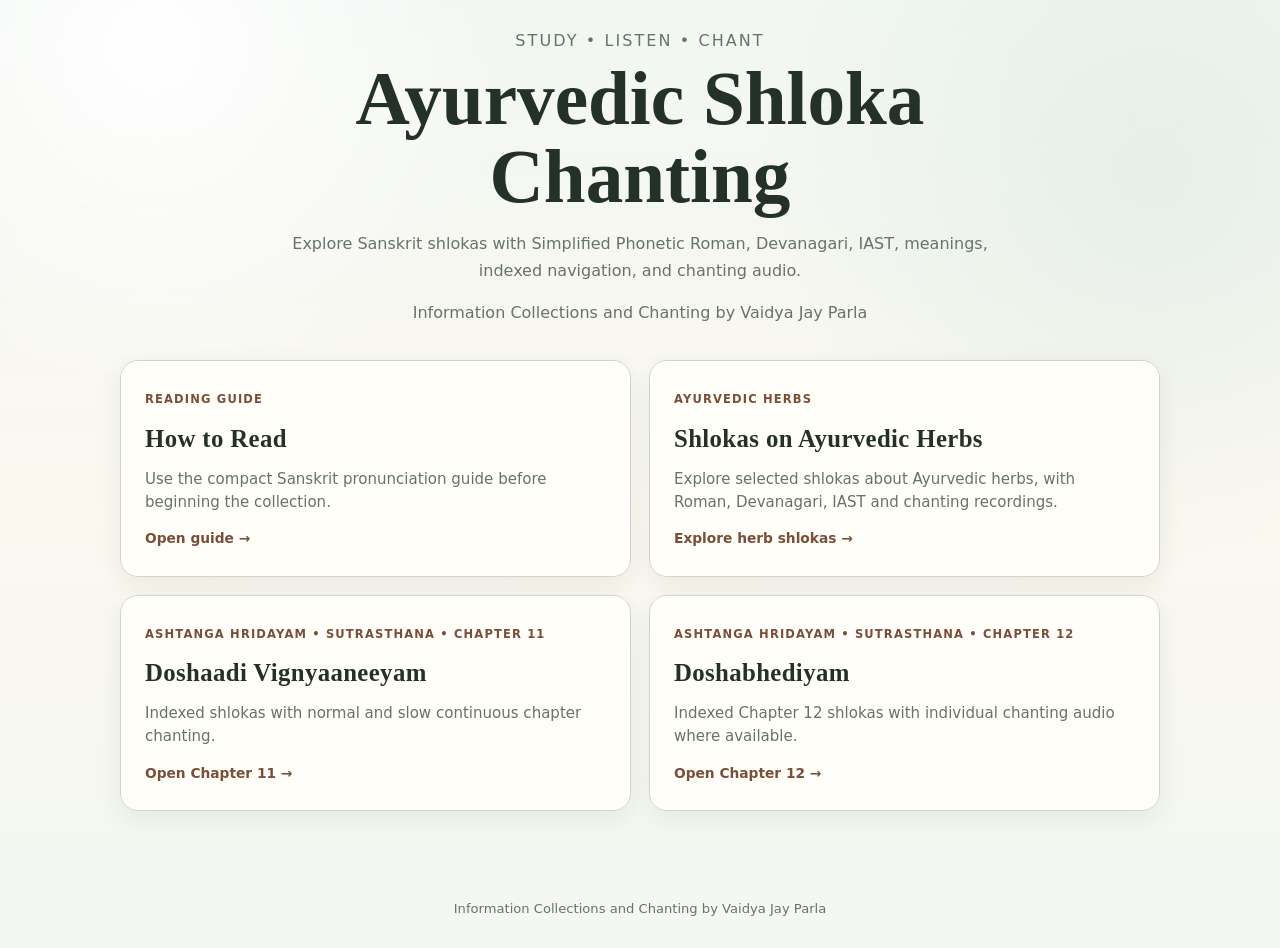
==== commit df3ee9a3: "ux: make home page the site index" ====
--- a/index.html
+++ b/index.html
@@ -1,48 +1,42 @@
-<!DOCTYPE html>
-
+<!doctype html>
 <html lang="en">
 <head>
-<meta charset="utf-8"/>
-<meta content="width=device-width,initial-scale=1" name="viewport"/>
+<meta charset="utf-8">
+<meta name="viewport" content="width=device-width,initial-scale=1">
 <title>Ayurvedic Shloka Chanting</title>
-
-
-
-
-
-
-
-
-
-
-
-
-
-
-<link rel="stylesheet" href="styles.css"/>
+<link rel="stylesheet" href="styles.css">
+<style>
+.home-page{min-height:100vh;display:flex;flex-direction:column}
+.home-main{width:min(1080px,calc(100% - 28px));margin:0 auto;padding:42px 0 70px}
+.home-intro{text-align:center;max-width:760px;margin:0 auto 34px}
+.home-intro h1{margin:.2rem 0 .7rem}.home-intro p{color:var(--muted);font:500 1rem/1.65 system-ui,-apple-system,Segoe UI,sans-serif}
+.home-grid{display:grid;grid-template-columns:repeat(2,minmax(0,1fr));gap:18px}
+.home-card{display:block;text-decoration:none;color:inherit;background:rgba(255,254,249,.96);border:1px solid var(--line);border-radius:18px;padding:24px;box-shadow:var(--shadow);transition:transform .16s ease,box-shadow .16s ease}
+.home-card:hover{transform:translateY(-2px);box-shadow:0 14px 34px rgba(40,70,54,.13)}
+.home-card .eyebrow{font:800 .72rem/1.2 system-ui,-apple-system,Segoe UI,sans-serif;letter-spacing:.1em;text-transform:uppercase;color:var(--accent)}
+.home-card h2{margin:7px 0 8px;font-size:1.55rem}
+.home-card p{margin:0;color:var(--muted);font:500 .94rem/1.55 system-ui,-apple-system,Segoe UI,sans-serif}
+.enter{display:inline-flex;margin-top:16px;font:800 .86rem system-ui,-apple-system,Segoe UI,sans-serif;color:var(--accent)}
+.home-footer{text-align:center;color:var(--muted);font:500 .82rem system-ui,-apple-system,Segoe UI,sans-serif;padding:0 18px 32px}
+@media(max-width:700px){.home-grid{grid-template-columns:1fr}.home-main{padding-top:26px}.home-card{padding:19px}}
+</style>
 </head>
-<body><div aria-hidden="true" class="sacred-bg"><span class="geo g1"></span><span class="geo g2"></span><span class="geo g3"></span><span class="geo g4"></span><span class="geo g5"></span><span class="geo g6"></span><span class="geo g7"></span><span class="geo g8"></span></div>
-<header><div class="hero"><p class="collection-kicker">A study and chanting collection</p><h1>Ayurvedic Shloka Chanting</h1><p class="byline">Information Collections and Chanting by Vaidya Jay Parla</p><p class="subtitle">Herbs • Doshaadi Vignyaaneeyam • Doshabhediyam • Indexed Shlokas</p></div></header>
-<nav><div class="nav-inner"><a class="home-link" href="home.html">Home</a><a href="#reading-guide">How to Read</a><a href="#opening">Invocations &amp; Foundational Shlokas</a><a href="#herbs">Herbs</a><a href="#doshaadi">Doshaadi Vignyaaneeyam</a><a href="#doshabhediyam">Doshabhediyam</a><input aria-label="Search the collection" id="search" placeholder="Search the collection..." type="search"/><span aria-live="polite" class="search-count" id="searchCount"></span></div></nav>
-<main>
-<section class="alphabet-guide" id="reading-guide"><div class="alphabet-panel">
-<h2>How to Read the Romanized Sanskrit</h2>
-<p class="lead">The shlokas use a <strong>Simplified Phonetic Roman</strong> system for easy chanting. IAST is shown here only as a reference.</p>
-<h3>Vowels — Svara</h3><div class="other-sounds"><div class="letter-card"><div class="dev">अ</div><div class="simple">A</div><div class="iast">IAST: a</div></div><div class="letter-card"><div class="dev">आ</div><div class="simple">AA</div><div class="iast">IAST: ā</div></div><div class="letter-card"><div class="dev">इ</div><div class="simple">I</div><div class="iast">IAST: i</div></div><div class="letter-card"><div class="dev">ई</div><div class="simple">II</div><div class="iast">IAST: ī</div></div><div class="letter-card"><div class="dev">उ</div><div class="simple">U</div><div class="iast">IAST: u</div></div><div class="letter-card"><div class="dev">ऊ</div><div class="simple">UU</div><div class="iast">IAST: ū</div></div><div class="letter-card"><div class="dev">ऋ</div><div class="simple">RU</div><div class="iast">IAST: ṛ</div></div><div class="letter-card"><div class="dev">ए</div><div class="simple">E</div><div class="iast">IAST: e</div></div><div class="letter-card"><div class="dev">ऐ</div><div class="simple">AI</div><div class="iast">IAST: ai</div></div><div class="letter-card"><div class="dev">ओ</div><div class="simple">O</div><div class="iast">IAST: o</div></div><div class="letter-card"><div class="dev">औ</div><div class="simple">AU</div><div class="iast">IAST: au</div></div><div class="letter-card"><div class="dev">अं</div><div class="simple">AM</div><div class="iast">IAST: aṃ</div></div><div class="letter-card"><div class="dev">अः</div><div class="simple">AH</div><div class="iast">IAST: aḥ</div></div></div>
-<div class="guide-note"><strong>Long vowels:</strong> AA = आ, II = ई/ी, UU = ऊ/ू. <strong>AH</strong> at a Sanskrit word ending represents visarga <strong>ः</strong>.</div><div class="guide-note retroflex-note"><strong>Retroflex:</strong> tongue curls back. Devanagari is the clearest distinction on this site.</div>
-<div class="varga-block"><h3>Ka-varga — guttural</h3><div class="varga-row"><div class="letter-card"><div class="dev">क</div><div class="simple">KA</div><div class="iast">IAST: ka</div></div><div class="letter-card"><div class="dev">ख</div><div class="simple">KHA</div><div class="iast">IAST: kha</div></div><div class="letter-card"><div class="dev">ग</div><div class="simple">GA</div><div class="iast">IAST: ga</div></div><div class="letter-card"><div class="dev">घ</div><div class="simple">GHA</div><div class="iast">IAST: gha</div></div><div class="letter-card"><div class="dev">ङ</div><div class="simple">NGA</div><div class="iast">IAST: ṅa</div></div></div></div><div class="varga-block"><h3>Ca-varga — palatal</h3><div class="varga-row"><div class="letter-card"><div class="dev">च</div><div class="simple">CHA</div><div class="iast">IAST: ca</div></div><div class="letter-card"><div class="dev">छ</div><div class="simple">CHHA</div><div class="iast">IAST: cha</div></div><div class="letter-card"><div class="dev">ज</div><div class="simple">JA</div><div class="iast">IAST: ja</div></div><div class="letter-card"><div class="dev">झ</div><div class="simple">JHA</div><div class="iast">IAST: jha</div></div><div class="letter-card"><div class="dev">ञ</div><div class="simple">NYA</div><div class="iast">IAST: ña</div></div></div></div><div class="varga-block"><h3>Ṭa-varga — retroflex</h3><div class="varga-row"><div class="letter-card"><div class="dev">ट</div><div class="simple">TTA</div><div class="iast">IAST: ṭa</div></div><div class="letter-card"><div class="dev">ठ</div><div class="simple">TTHA</div><div class="iast">IAST: ṭha</div></div><div class="letter-card"><div class="dev">ड</div><div class="simple">DDA</div><div class="iast">IAST: ḍa</div></div><div class="letter-card"><div class="dev">ढ</div><div class="simple">DDHA</div><div class="iast">IAST: ḍha</div></div><div class="letter-card"><div class="dev">ण</div><div class="simple">NNA</div><div class="iast">IAST: ṇa</div></div></div></div><div class="varga-block"><h3>Ta-varga — dental</h3><div class="varga-row"><div class="letter-card"><div class="dev">त</div><div class="simple">TA</div><div class="iast">IAST: ta</div></div><div class="letter-card"><div class="dev">थ</div><div class="simple">THA</div><div class="iast">IAST: tha</div></div><div class="letter-card"><div class="dev">द</div><div class="simple">DA</div><div class="iast">IAST: da</div></div><div class="letter-card"><div class="dev">ध</div><div class="simple">DHA</div><div class="iast">IAST: dha</div></div><div class="letter-card"><div class="dev">न</div><div class="simple">NA</div><div class="iast">IAST: na</div></div></div></div><div class="varga-block"><h3>Pa-varga — labial</h3><div class="varga-row"><div class="letter-card"><div class="dev">प</div><div class="simple">PA</div><div class="iast">IAST: pa</div></div><div class="letter-card"><div class="dev">फ</div><div class="simple">PHA</div><div class="iast">IAST: pha</div></div><div class="letter-card"><div class="dev">ब</div><div class="simple">BA</div><div class="iast">IAST: ba</div></div><div class="letter-card"><div class="dev">भ</div><div class="simple">BHA</div><div class="iast">IAST: bha</div></div><div class="letter-card"><div class="dev">म</div><div class="simple">MA</div><div class="iast">IAST: ma</div></div></div></div><div class="varga-block"><h3>Semivowels and sibilants</h3><div class="other-sounds"><div class="letter-card"><div class="dev">य</div><div class="simple">YA</div><div class="iast">IAST: ya</div></div><div class="letter-card"><div class="dev">र</div><div class="simple">RA</div><div class="iast">IAST: ra</div></div><div class="letter-card"><div class="dev">ल</div><div class="simple">LA</div><div class="iast">IAST: la</div></div><div class="letter-card"><div class="dev">व</div><div class="simple">VA</div><div class="iast">IAST: va</div></div><div class="letter-card"><div class="dev">श</div><div class="simple">SHA</div><div class="iast">IAST: śa</div></div><div class="letter-card"><div class="dev">ष</div><div class="simple">SHHA</div><div class="iast">IAST: ṣa</div></div><div class="letter-card"><div class="dev">स</div><div class="simple">SA</div><div class="iast">IAST: sa</div></div><div class="letter-card"><div class="dev">ह</div><div class="simple">HA</div><div class="iast">IAST: ha</div></div></div></div>
-<div class="guide-note"><strong>Dental vs. retroflex on this site:</strong> dental uses <strong>TA / THA / DA / DHA / NA</strong>; retroflex uses <strong>TTA / TTHA / DDA / DDHA / NNA</strong>. Therefore <strong>कटी = KATTII</strong>: the <strong>TT</strong> marks retroflex ट and <strong>II</strong> marks long ī.</div>
-<div class="guide-note"><strong>Three “s” sounds:</strong> <strong>SHA = श</strong>, <strong>SHHA = ष</strong>, <strong>SA = स</strong>.</div>
-</div></section>
-<section class="section" id="opening" data-content-file="data/opening.json"></section>\n<section class="section" id="herbs" data-content-file="data/herbs.json"></section>\n<section class="section" id="doshaadi" data-content-file="data/chapter-11.json"></section>\n<section class="section" id="doshabhediyam" data-content-file="data/chapter-12.json"></section>\n<div class="no-results" id="noResults">No matching text found.</div>
+<body class="home-page">
+<div aria-hidden="true" class="sacred-bg"><span class="geo g1"></span><span class="geo g2"></span><span class="geo g3"></span><span class="geo g4"></span></div>
+<main class="home-main">
+  <section class="home-intro">
+    <p class="collection-kicker">Study • Listen • Chant</p>
+    <h1>Ayurvedic Shloka Chanting</h1>
+    <p>Explore Sanskrit shlokas with Simplified Phonetic Roman, Devanagari, IAST, meanings, indexed navigation, and chanting audio.</p>
+    <p class="byline">Information Collections and Chanting by Vaidya Jay Parla</p>
+  </section>
+  <section class="home-grid" aria-label="Collection sections">
+    <a class="home-card" href="collection.html#reading-guide"><span class="eyebrow">Reading Guide</span><h2>How to Read</h2><p>Use the compact Sanskrit pronunciation guide before beginning the collection.</p><span class="enter">Open guide →</span></a>
+    <a class="home-card" href="collection.html#herbs"><span class="eyebrow">Ayurvedic Herbs</span><h2>Shlokas on Ayurvedic Herbs</h2><p>Explore selected shlokas about Ayurvedic herbs, with Roman, Devanagari, IAST and chanting recordings.</p><span class="enter">Explore herb shlokas →</span></a>
+    <a class="home-card" href="collection.html#doshaadi"><span class="eyebrow">Ashtanga Hridayam • Sutrasthana • Chapter 11</span><h2>Doshaadi Vignyaaneeyam</h2><p>Indexed shlokas with normal and slow continuous chapter chanting.</p><span class="enter">Open Chapter 11 →</span></a>
+    <a class="home-card" href="collection.html#doshabhediyam"><span class="eyebrow">Ashtanga Hridayam • Sutrasthana • Chapter 12</span><h2>Doshabhediyam</h2><p>Indexed Chapter 12 shlokas with individual chanting audio where available.</p><span class="enter">Open Chapter 12 →</span></a>
+  </section>
 </main>
-<footer><div>Chapter 11–12 Devanagari source review: Aṣṭāṅgahṛdayam, Sūtrasthāna, Sanskrit Wikisource.</div>Information Collections and Chanting by Vaidya Jay Parla</footer>
-
-
-
-
-
-
-
-<script type="module" src="app.js"></script>
-</body></html>+<footer class="home-footer">Information Collections and Chanting by Vaidya Jay Parla</footer>
+</body>
+</html>
--- a/styles.css
+++ b/styles.css
@@ -812,3 +812,82 @@
  .script-pair>.iast-transliteration{width:92%!important}
  .script-pair>.iast-transliteration .iast-text{font-size:.84rem!important}
 }
+
+
+/* ===== UX refresh: header, smooth navigation, sticky chapter audio, audio progress ===== */
+.collection-kicker{
+  margin:0 0 6px;
+  font:800 .76rem/1.2 system-ui,-apple-system,Segoe UI,sans-serif;
+  letter-spacing:.13em;
+  text-transform:uppercase;
+  color:var(--accent);
+}
+html{scroll-behavior:smooth;scroll-padding-top:calc(var(--nav-h,64px) + 150px)}
+.section,.verse,.herb-card,.intro-card{scroll-behavior:smooth}
+.home-link{font-weight:800!important}
+
+#doshaadi .chapter-audio-suite{
+  position:sticky!important;
+  top:calc(var(--nav-h,64px) + 7px)!important;
+  z-index:46!important;
+  margin-bottom:10px!important;
+  backdrop-filter:blur(12px);
+  -webkit-backdrop-filter:blur(12px);
+}
+#doshaadi .shloka-index{
+  top:calc(var(--nav-h,64px) + var(--chapter-audio-h,0px) + 14px)!important;
+}
+#doshaadi .verse{
+  scroll-margin-top:calc(var(--nav-h,64px) + var(--chapter-audio-h,0px) + 92px)!important;
+}
+
+.audio-progress{
+  display:grid;
+  grid-template-columns:52px minmax(92px,1fr) 66px;
+  gap:8px;
+  align-items:center;
+  min-width:230px;
+  font:650 .72rem/1 system-ui,-apple-system,Segoe UI,sans-serif;
+  color:var(--muted);
+}
+.audio-progress input[type="range"]{
+  width:100%;
+  accent-color:var(--accent);
+  cursor:pointer;
+  padding:0;
+  border:0;
+  box-shadow:none;
+  background:transparent;
+}
+.audio-progress .audio-time{text-align:right;white-space:nowrap;font-variant-numeric:tabular-nums}
+.audio-progress .audio-elapsed{text-align:left}
+.verse-audio,.attached-audio,.chapter-audio-item{
+  gap:8px!important;
+  flex-wrap:wrap!important;
+}
+.verse-audio audio,.attached-audio audio,.chapter-audio-item audio{
+  position:absolute!important;
+  width:1px!important;height:1px!important;
+  opacity:0!important;pointer-events:none!important;
+}
+.chapter-audio-items{display:grid!important;gap:9px!important}
+.chapter-audio-item{
+  display:grid!important;
+  grid-template-columns:auto auto minmax(240px,1fr)!important;
+  align-items:center!important;
+  width:100%!important;
+}
+.chapter-audio-item .chant-label{display:inline!important;grid-column:auto!important}
+.chapter-audio-suite h3{margin-bottom:8px!important}
+
+@media(max-width:700px){
+  html{scroll-padding-top:calc(var(--nav-h,64px) + 135px)}
+  #doshaadi .chapter-audio-suite{top:calc(var(--nav-h,64px) + 4px)!important;padding:9px 10px!important}
+  #doshaadi .shloka-index{top:calc(var(--nav-h,64px) + var(--chapter-audio-h,0px) + 9px)!important}
+  #doshaadi .verse{scroll-margin-top:calc(var(--nav-h,64px) + var(--chapter-audio-h,0px) + 78px)!important}
+  .chapter-audio-item{grid-template-columns:auto 1fr!important}
+  .chapter-audio-item .audio-progress{grid-column:1/-1;width:100%}
+  .attached-audio,.verse-audio{width:100%!important}
+  .audio-progress{grid-template-columns:44px minmax(78px,1fr) 60px;min-width:0;width:100%;font-size:.67rem}
+}
+@media(prefers-reduced-motion:reduce){html{scroll-behavior:auto!important}}
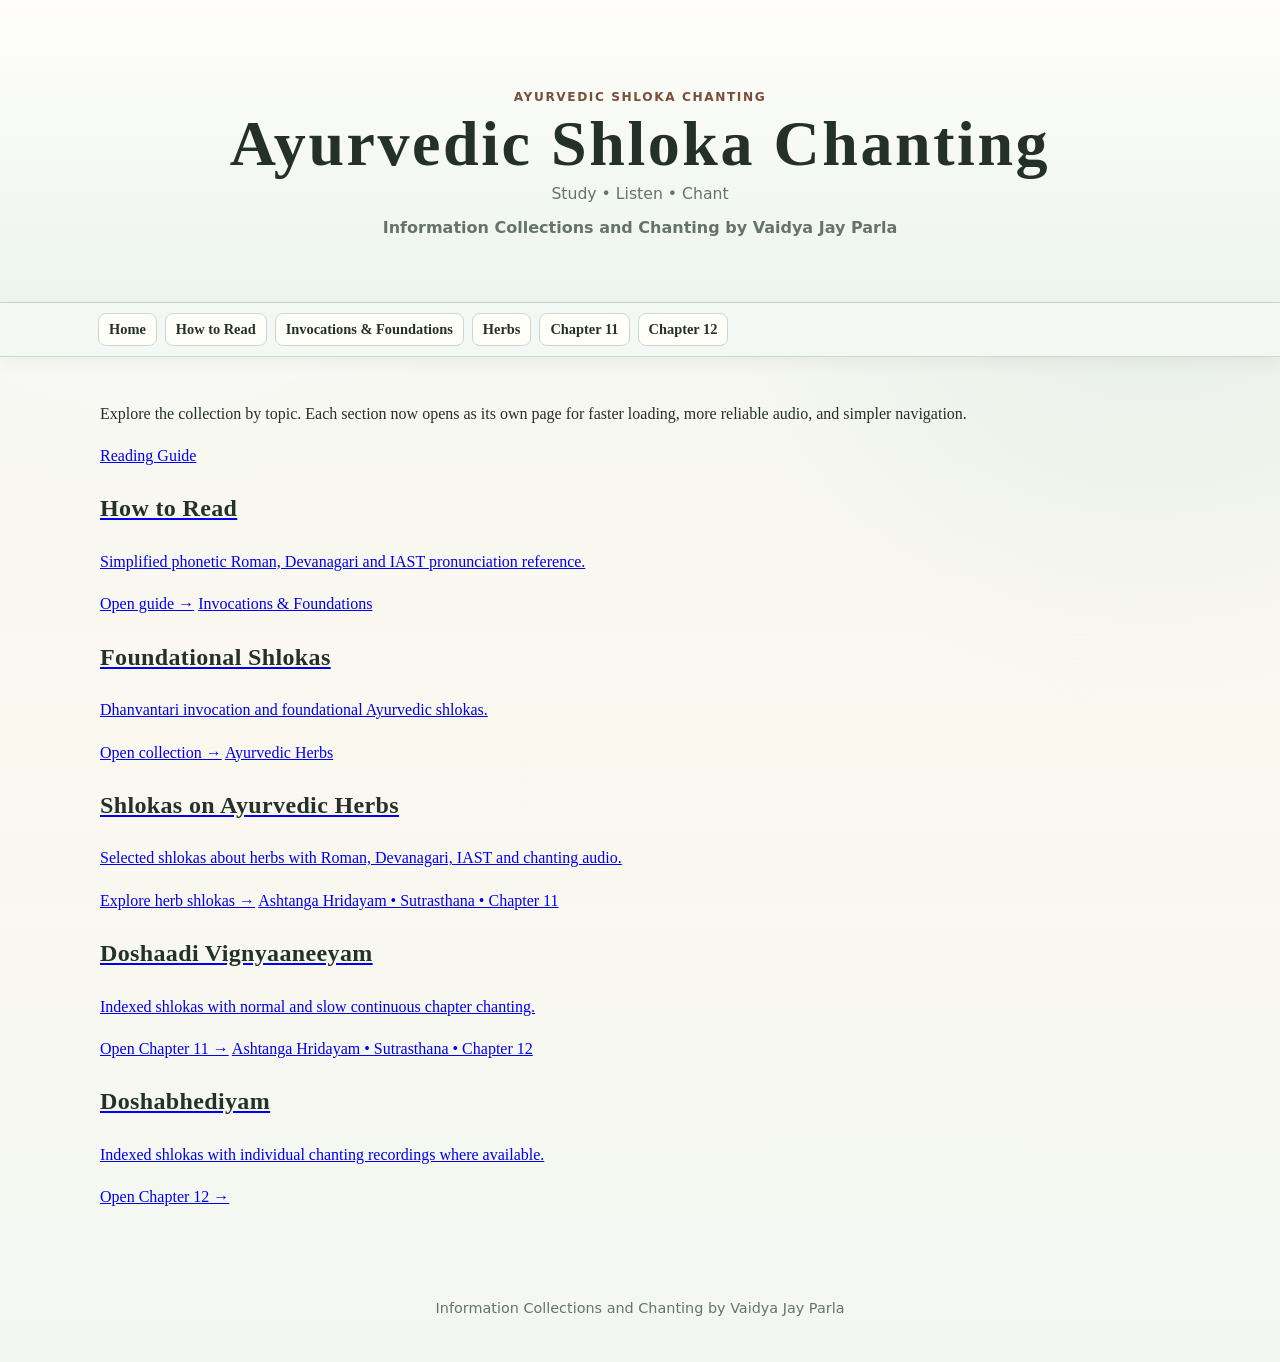
==== commit 1bc254a3: "ux: replace single-page collection with fast home page" ====
--- a/index.html
+++ b/index.html
@@ -1,42 +1,43 @@
-<!doctype html>
-<html lang="en">
-<head>
+<!doctype html><html lang="en"><head>
 <meta charset="utf-8">
 <meta name="viewport" content="width=device-width,initial-scale=1">
 <title>Ayurvedic Shloka Chanting</title>
 <link rel="stylesheet" href="styles.css">
-<style>
-.home-page{min-height:100vh;display:flex;flex-direction:column}
-.home-main{width:min(1080px,calc(100% - 28px));margin:0 auto;padding:42px 0 70px}
-.home-intro{text-align:center;max-width:760px;margin:0 auto 34px}
-.home-intro h1{margin:.2rem 0 .7rem}.home-intro p{color:var(--muted);font:500 1rem/1.65 system-ui,-apple-system,Segoe UI,sans-serif}
-.home-grid{display:grid;grid-template-columns:repeat(2,minmax(0,1fr));gap:18px}
-.home-card{display:block;text-decoration:none;color:inherit;background:rgba(255,254,249,.96);border:1px solid var(--line);border-radius:18px;padding:24px;box-shadow:var(--shadow);transition:transform .16s ease,box-shadow .16s ease}
-.home-card:hover{transform:translateY(-2px);box-shadow:0 14px 34px rgba(40,70,54,.13)}
-.home-card .eyebrow{font:800 .72rem/1.2 system-ui,-apple-system,Segoe UI,sans-serif;letter-spacing:.1em;text-transform:uppercase;color:var(--accent)}
-.home-card h2{margin:7px 0 8px;font-size:1.55rem}
-.home-card p{margin:0;color:var(--muted);font:500 .94rem/1.55 system-ui,-apple-system,Segoe UI,sans-serif}
-.enter{display:inline-flex;margin-top:16px;font:800 .86rem system-ui,-apple-system,Segoe UI,sans-serif;color:var(--accent)}
-.home-footer{text-align:center;color:var(--muted);font:500 .82rem system-ui,-apple-system,Segoe UI,sans-serif;padding:0 18px 32px}
-@media(max-width:700px){.home-grid{grid-template-columns:1fr}.home-main{padding-top:26px}.home-card{padding:19px}}
-</style>
+<link rel="stylesheet" href="site.css">
 </head>
-<body class="home-page">
-<div aria-hidden="true" class="sacred-bg"><span class="geo g1"></span><span class="geo g2"></span><span class="geo g3"></span><span class="geo g4"></span></div>
+<body class="home-page"><div aria-hidden="true" class="sacred-bg"><span class="geo g1"></span><span class="geo g2"></span><span class="geo g3"></span><span class="geo g4"></span><span class="geo g5"></span><span class="geo g6"></span></div>
+<header><div class="hero compact-hero">
+<p class="collection-kicker">Ayurvedic Shloka Chanting</p>
+<h1>Ayurvedic Shloka Chanting</h1>
+<p class="subtitle">Study • Listen • Chant</p>
+<p class="byline">Information Collections and Chanting by Vaidya Jay Parla</p>
+</div></header>
+<nav class="site-nav"><div class="nav-inner">
+<a class="active" href="index.html">Home</a>
+<a href="guide.html">How to Read</a>
+<a href="foundational.html">Invocations &amp; Foundations</a>
+<a href="herbs.html">Herbs</a>
+<a href="chapter-11.html">Chapter 11</a>
+<a href="chapter-12.html">Chapter 12</a>
+</div></nav>
 <main class="home-main">
-  <section class="home-intro">
-    <p class="collection-kicker">Study • Listen • Chant</p>
-    <h1>Ayurvedic Shloka Chanting</h1>
-    <p>Explore Sanskrit shlokas with Simplified Phonetic Roman, Devanagari, IAST, meanings, indexed navigation, and chanting audio.</p>
-    <p class="byline">Information Collections and Chanting by Vaidya Jay Parla</p>
-  </section>
-  <section class="home-grid" aria-label="Collection sections">
-    <a class="home-card" href="collection.html#reading-guide"><span class="eyebrow">Reading Guide</span><h2>How to Read</h2><p>Use the compact Sanskrit pronunciation guide before beginning the collection.</p><span class="enter">Open guide →</span></a>
-    <a class="home-card" href="collection.html#herbs"><span class="eyebrow">Ayurvedic Herbs</span><h2>Shlokas on Ayurvedic Herbs</h2><p>Explore selected shlokas about Ayurvedic herbs, with Roman, Devanagari, IAST and chanting recordings.</p><span class="enter">Explore herb shlokas →</span></a>
-    <a class="home-card" href="collection.html#doshaadi"><span class="eyebrow">Ashtanga Hridayam • Sutrasthana • Chapter 11</span><h2>Doshaadi Vignyaaneeyam</h2><p>Indexed shlokas with normal and slow continuous chapter chanting.</p><span class="enter">Open Chapter 11 →</span></a>
-    <a class="home-card" href="collection.html#doshabhediyam"><span class="eyebrow">Ashtanga Hridayam • Sutrasthana • Chapter 12</span><h2>Doshabhediyam</h2><p>Indexed Chapter 12 shlokas with individual chanting audio where available.</p><span class="enter">Open Chapter 12 →</span></a>
-  </section>
+<section class="home-intro">
+<p>Explore the collection by topic. Each section now opens as its own page for faster loading, more reliable audio, and simpler navigation.</p>
+</section>
+<section class="home-grid" aria-label="Collection sections">
+<a class="home-card" href="guide.html"><span class="eyebrow">Reading Guide</span><h2>How to Read</h2><p>Simplified phonetic Roman, Devanagari and IAST pronunciation reference.</p><span class="enter">Open guide →</span></a>
+<a class="home-card" href="foundational.html"><span class="eyebrow">Invocations &amp; Foundations</span><h2>Foundational Shlokas</h2><p>Dhanvantari invocation and foundational Ayurvedic shlokas.</p><span class="enter">Open collection →</span></a>
+<a class="home-card" href="herbs.html"><span class="eyebrow">Ayurvedic Herbs</span><h2>Shlokas on Ayurvedic Herbs</h2><p>Selected shlokas about herbs with Roman, Devanagari, IAST and chanting audio.</p><span class="enter">Explore herb shlokas →</span></a>
+<a class="home-card" href="chapter-11.html"><span class="eyebrow">Ashtanga Hridayam • Sutrasthana • Chapter 11</span><h2>Doshaadi Vignyaaneeyam</h2><p>Indexed shlokas with normal and slow continuous chapter chanting.</p><span class="enter">Open Chapter 11 →</span></a>
+<a class="home-card" href="chapter-12.html"><span class="eyebrow">Ashtanga Hridayam • Sutrasthana • Chapter 12</span><h2>Doshabhediyam</h2><p>Indexed shlokas with individual chanting recordings where available.</p><span class="enter">Open Chapter 12 →</span></a>
+</section>
 </main>
-<footer class="home-footer">Information Collections and Chanting by Vaidya Jay Parla</footer>
-</body>
-</html>+<footer>Information Collections and Chanting by Vaidya Jay Parla</footer>
+<script>
+(function(){
+ const map={reading-guide:"guide.html",opening:"foundational.html",herbs:"herbs.html",doshaadi:"chapter-11.html",doshabhediyam:"chapter-12.html"};
+ const id=location.hash.slice(1);
+ if(map[id]) location.replace(map[id]);
+})();
+</script>
+</body></html>
--- a/styles.css
+++ b/styles.css
@@ -827,8 +827,8 @@
 .home-link{font-weight:800!important}
 
 #doshaadi .chapter-audio-suite{
-  position:sticky!important;
-  top:calc(var(--nav-h,64px) + 7px)!important;
+  position:relative!important;
+  top:auto!important;
   z-index:46!important;
   margin-bottom:10px!important;
   backdrop-filter:blur(12px);
@@ -891,3 +891,76 @@
   .audio-progress{grid-template-columns:44px minmax(78px,1fr) 60px;min-width:0;width:100%;font-size:.67rem}
 }
 @media(prefers-reduced-motion:reduce){html{scroll-behavior:auto!important}}
+
+#doshaadi{position:relative}
+#doshaadi .chapter-audio-suite.chapter-audio-pinned{
+  position:sticky!important;
+  top:calc(var(--nav-h,64px) + 7px)!important;
+}
+
+/* ===== Final audio/navigation overrides ===== */
+.mobile-play{
+  display:inline-flex!important;
+  visibility:visible!important;
+  opacity:1!important;
+}
+.verse-audio,.attached-audio,.chapter-audio-item{position:relative!important}
+.audio-progress{display:grid!important}
+#doshaadi .chapter-audio-suite{
+  position:relative!important;
+  top:auto!important;
+}
+#doshaadi .chapter-audio-suite.chapter-audio-pinned{
+  position:sticky!important;
+  top:calc(var(--nav-h,64px) + 6px)!important;
+  z-index:48!important;
+}
+#doshabhediyam .chapter-audio-suite{display:none!important}
+
+/* ===== Clean-controller overrides ===== */
+html.route-loading body{visibility:hidden!important}
+.mobile-play{
+  display:inline-flex!important;
+  visibility:visible!important;
+  opacity:1!important;
+  align-items:center!important;
+  justify-content:center!important;
+}
+.verse-audio,.attached-audio,.chapter-audio-item{
+  display:flex!important;
+  align-items:center!important;
+  gap:8px!important;
+  flex-wrap:wrap!important;
+}
+.verse-audio audio,.attached-audio audio,.chapter-audio-item audio{
+  position:absolute!important;
+  width:1px!important;height:1px!important;
+  opacity:0!important;
+  pointer-events:none!important;
+}
+.audio-progress{
+  display:grid!important;
+  grid-template-columns:46px minmax(100px,1fr) 58px!important;
+  gap:7px!important;
+  align-items:center!important;
+  min-width:210px!important;
+}
+.audio-progress input[type="range"]{width:100%!important}
+#doshaadi .chapter-audio-suite{
+  position:relative!important;
+  top:auto!important;
+}
+#doshaadi .chapter-audio-suite.chapter-audio-pinned{
+  position:sticky!important;
+  top:calc(var(--nav-h,64px) + 6px)!important;
+  z-index:48!important;
+}
+#doshabhediyam .chapter-audio-suite{display:none!important}
+@media(max-width:700px){
+  .audio-progress{
+    grid-template-columns:40px minmax(70px,1fr) 54px!important;
+    min-width:0!important;
+    width:100%!important;
+  }
+  .verse-audio,.attached-audio{width:100%!important}
+}
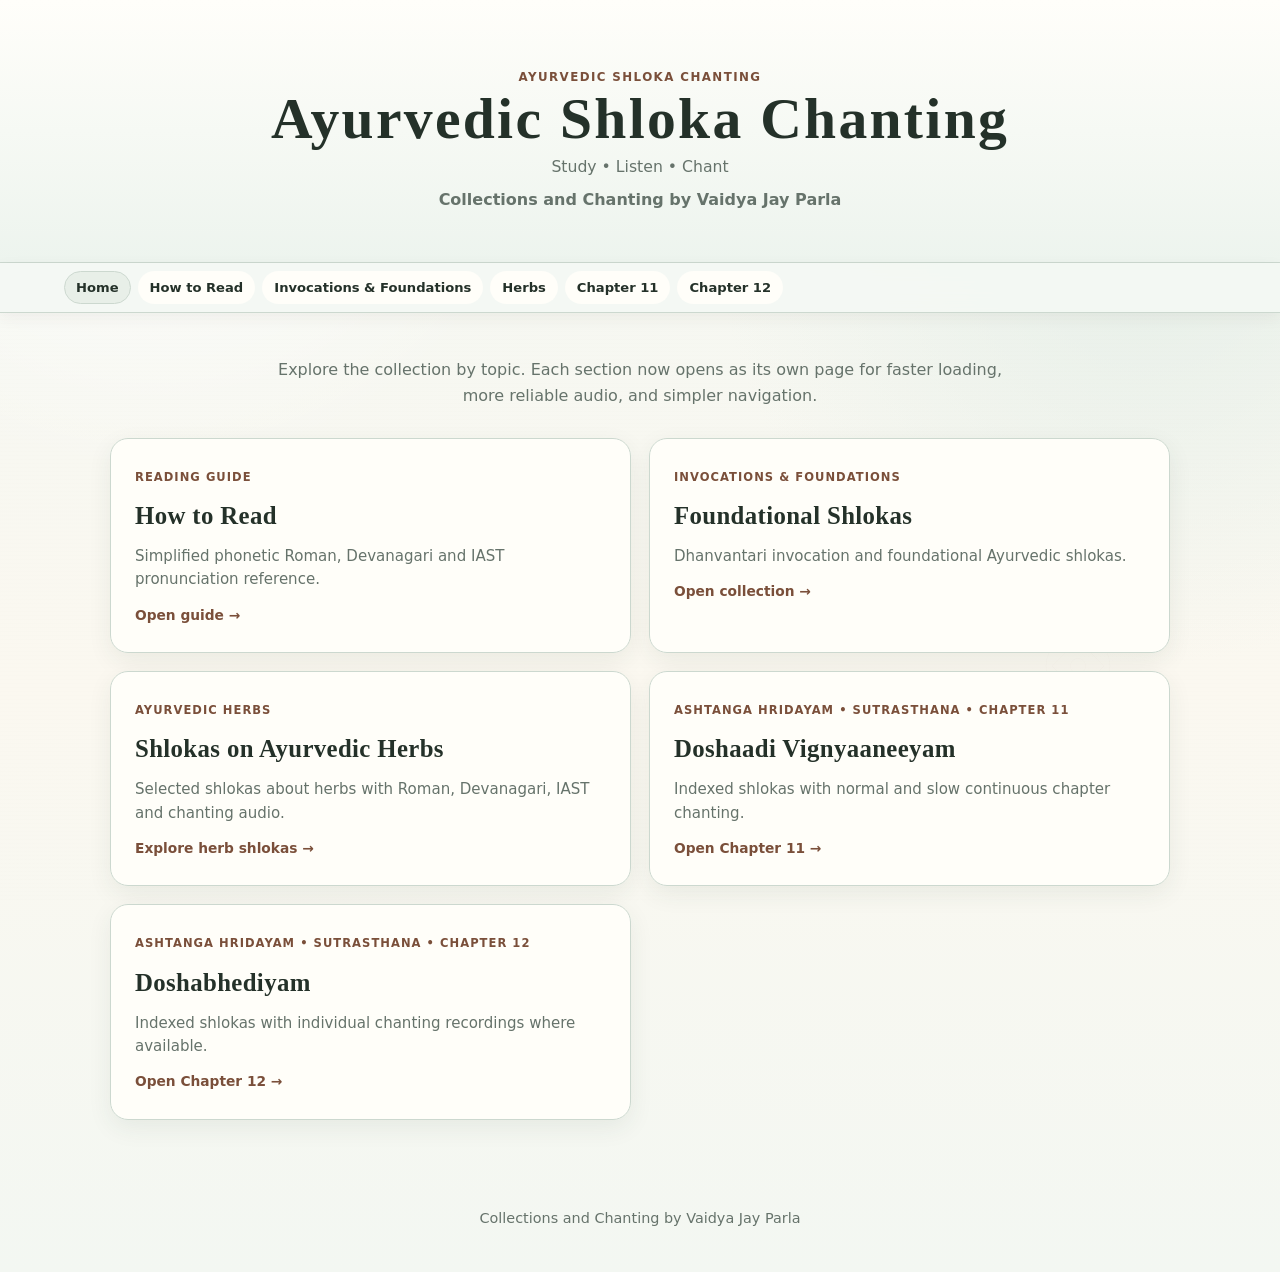
==== commit 2c865f97: "content: simplify creator credit" ====
--- a/index.html
+++ b/index.html
@@ -10,7 +10,7 @@
 <p class="collection-kicker">Ayurvedic Shloka Chanting</p>
 <h1>Ayurvedic Shloka Chanting</h1>
 <p class="subtitle">Study • Listen • Chant</p>
-<p class="byline">Information Collections and Chanting by Vaidya Jay Parla</p>
+<p class="byline">Collections and Chanting by Vaidya Jay Parla</p>
 </div></header>
 <nav class="site-nav"><div class="nav-inner">
 <a class="active" href="index.html">Home</a>
@@ -32,7 +32,7 @@
 <a class="home-card" href="chapter-12.html"><span class="eyebrow">Ashtanga Hridayam • Sutrasthana • Chapter 12</span><h2>Doshabhediyam</h2><p>Indexed shlokas with individual chanting recordings where available.</p><span class="enter">Open Chapter 12 →</span></a>
 </section>
 </main>
-<footer>Information Collections and Chanting by Vaidya Jay Parla</footer>
+<footer>Collections and Chanting by Vaidya Jay Parla</footer>
 <script>
 (function(){
  const map={reading-guide:"guide.html",opening:"foundational.html",herbs:"herbs.html",doshaadi:"chapter-11.html",doshabhediyam:"chapter-12.html"};
--- a/site.css
+++ b/site.css
@@ -0,0 +1,51 @@
+
+/* Multi-page UX layer. Keeps the existing visual language, removes cross-section conflicts. */
+:root{--site-nav-h:58px;--chapter-player-h:0px;--chapter-index-h:0px}
+html{scroll-behavior:smooth;scroll-padding-top:calc(var(--site-nav-h) + 20px)}
+body{min-height:100vh}
+.site-nav{position:sticky;top:0;z-index:70;background:rgba(244,248,244,.96);backdrop-filter:blur(12px);-webkit-backdrop-filter:blur(12px);border-bottom:1px solid var(--line)}
+.site-nav .nav-inner{max-width:1180px;margin:auto;padding:8px 14px;display:flex;gap:7px;align-items:center;overflow-x:auto;scrollbar-width:thin}
+.site-nav a{flex:0 0 auto;text-decoration:none;color:var(--ink);font:750 .82rem/1 system-ui,-apple-system,Segoe UI,sans-serif;padding:9px 11px;border-radius:999px;border:1px solid transparent}
+.site-nav a.active{background:var(--accent-soft,#e7efe9);border-color:var(--line)}
+.compact-hero{padding:28px 20px 22px!important}
+.compact-hero h1{font-size:clamp(2rem,5vw,3.6rem)!important}
+.collection-kicker{margin:0 0 5px;font:800 .74rem/1.2 system-ui,-apple-system,Segoe UI,sans-serif;letter-spacing:.12em;text-transform:uppercase;color:var(--accent)}
+.page-tools{max-width:1180px;margin:14px auto 0;padding:0 18px;display:flex;gap:10px;align-items:center}
+.page-tools #search{flex:1;max-width:480px;padding:10px 13px;border:1px solid var(--line);border-radius:999px;background:rgba(255,255,255,.85)}
+.loading-card{padding:36px;text-align:center;color:var(--muted);font-family:system-ui,-apple-system,Segoe UI,sans-serif}
+.home-main{width:min(1100px,calc(100% - 28px));margin:0 auto;padding:34px 0 60px}
+.home-intro{text-align:center;max-width:760px;margin:0 auto 28px;color:var(--muted);font-family:system-ui,-apple-system,Segoe UI,sans-serif}
+.home-grid{display:grid;grid-template-columns:repeat(2,minmax(0,1fr));gap:18px}
+.home-card{display:block;text-decoration:none;color:inherit;background:rgba(255,254,249,.96);border:1px solid var(--line);border-radius:18px;padding:24px;box-shadow:var(--shadow);transition:transform .15s ease,box-shadow .15s ease}
+.home-card:hover{transform:translateY(-2px);box-shadow:0 14px 34px rgba(40,70,54,.13)}
+.home-card .eyebrow{font:800 .72rem/1.2 system-ui,-apple-system,Segoe UI,sans-serif;letter-spacing:.09em;text-transform:uppercase;color:var(--accent)}
+.home-card h2{margin:7px 0 8px;font-size:1.55rem}
+.home-card p{margin:0;color:var(--muted);font:500 .94rem/1.55 system-ui,-apple-system,Segoe UI,sans-serif}
+.enter{display:inline-flex;margin-top:15px;font:800 .86rem system-ui,-apple-system,Segoe UI,sans-serif;color:var(--accent)}
+.audio-row,.attached-audio,.verse-audio,.chapter-audio-item{display:flex!important;align-items:center!important;gap:8px!important;flex-wrap:wrap!important}
+.mobile-play{display:inline-flex!important;align-items:center!important;justify-content:center!important;visibility:visible!important;opacity:1!important;border:1px solid #b9c8bd!important;background:#fffefa!important;color:#425248!important;border-radius:999px!important;padding:6px 10px!important;min-height:30px!important;font:750 .72rem/1 system-ui,-apple-system,Segoe UI,sans-serif!important;cursor:pointer}
+.mobile-play.is-playing{background:#e4eee6!important}
+.audio-progress{display:grid!important;grid-template-columns:46px minmax(120px,1fr) 58px!important;gap:7px!important;align-items:center!important;min-width:250px!important;font:650 .72rem/1 system-ui,-apple-system,Segoe UI,sans-serif;color:var(--muted)}
+.audio-progress input[type="range"]{width:100%!important;accent-color:var(--accent);padding:0!important;border:0!important;background:transparent!important;box-shadow:none!important}
+.audio-elapsed,.audio-time{font-variant-numeric:tabular-nums;white-space:nowrap}
+.audio-time{text-align:right}
+.verse-audio audio,.attached-audio audio,.chapter-audio-item audio{position:absolute!important;width:1px!important;height:1px!important;opacity:0!important;pointer-events:none!important}
+.chapter-audio-suite{background:rgba(255,254,250,.985)!important}
+body[data-page="chapter11"] .chapter-audio-suite{position:sticky!important;top:calc(var(--site-nav-h) + 6px)!important;z-index:55!important;margin-bottom:8px!important}
+.shloka-index{position:sticky!important;z-index:50!important;background:rgba(255,254,250,.985)!important}
+body[data-page="chapter11"] .shloka-index{top:calc(var(--site-nav-h) + var(--chapter-player-h) + 12px)!important}
+body[data-page="chapter12"] .shloka-index{top:calc(var(--site-nav-h) + 8px)!important}
+.shloka-index-links{overflow-x:auto!important;display:flex!important;flex-wrap:nowrap!important;scrollbar-width:thin}
+.shloka-index-links a{flex:0 0 auto}
+.verse{scroll-margin-top:calc(var(--site-nav-h) + var(--chapter-player-h) + var(--chapter-index-h) + 28px)!important}
+.search-match{background:#ffe36e!important;color:#24190f!important;border-radius:3px;padding:0 .08em}
+.search-count{font:650 .8rem system-ui,-apple-system,Segoe UI,sans-serif;color:var(--muted)}
+footer{text-align:center}
+@media(max-width:700px){
+  .home-grid{grid-template-columns:1fr}
+  .compact-hero{padding:22px 14px 18px!important}
+  .page-tools{padding:0 12px}
+  .audio-progress{grid-template-columns:40px minmax(74px,1fr) 54px!important;min-width:0!important;width:100%!important}
+  .verse-audio,.attached-audio{width:100%!important}
+}
+@media(prefers-reduced-motion:reduce){html{scroll-behavior:auto!important}.home-card{transition:none}}
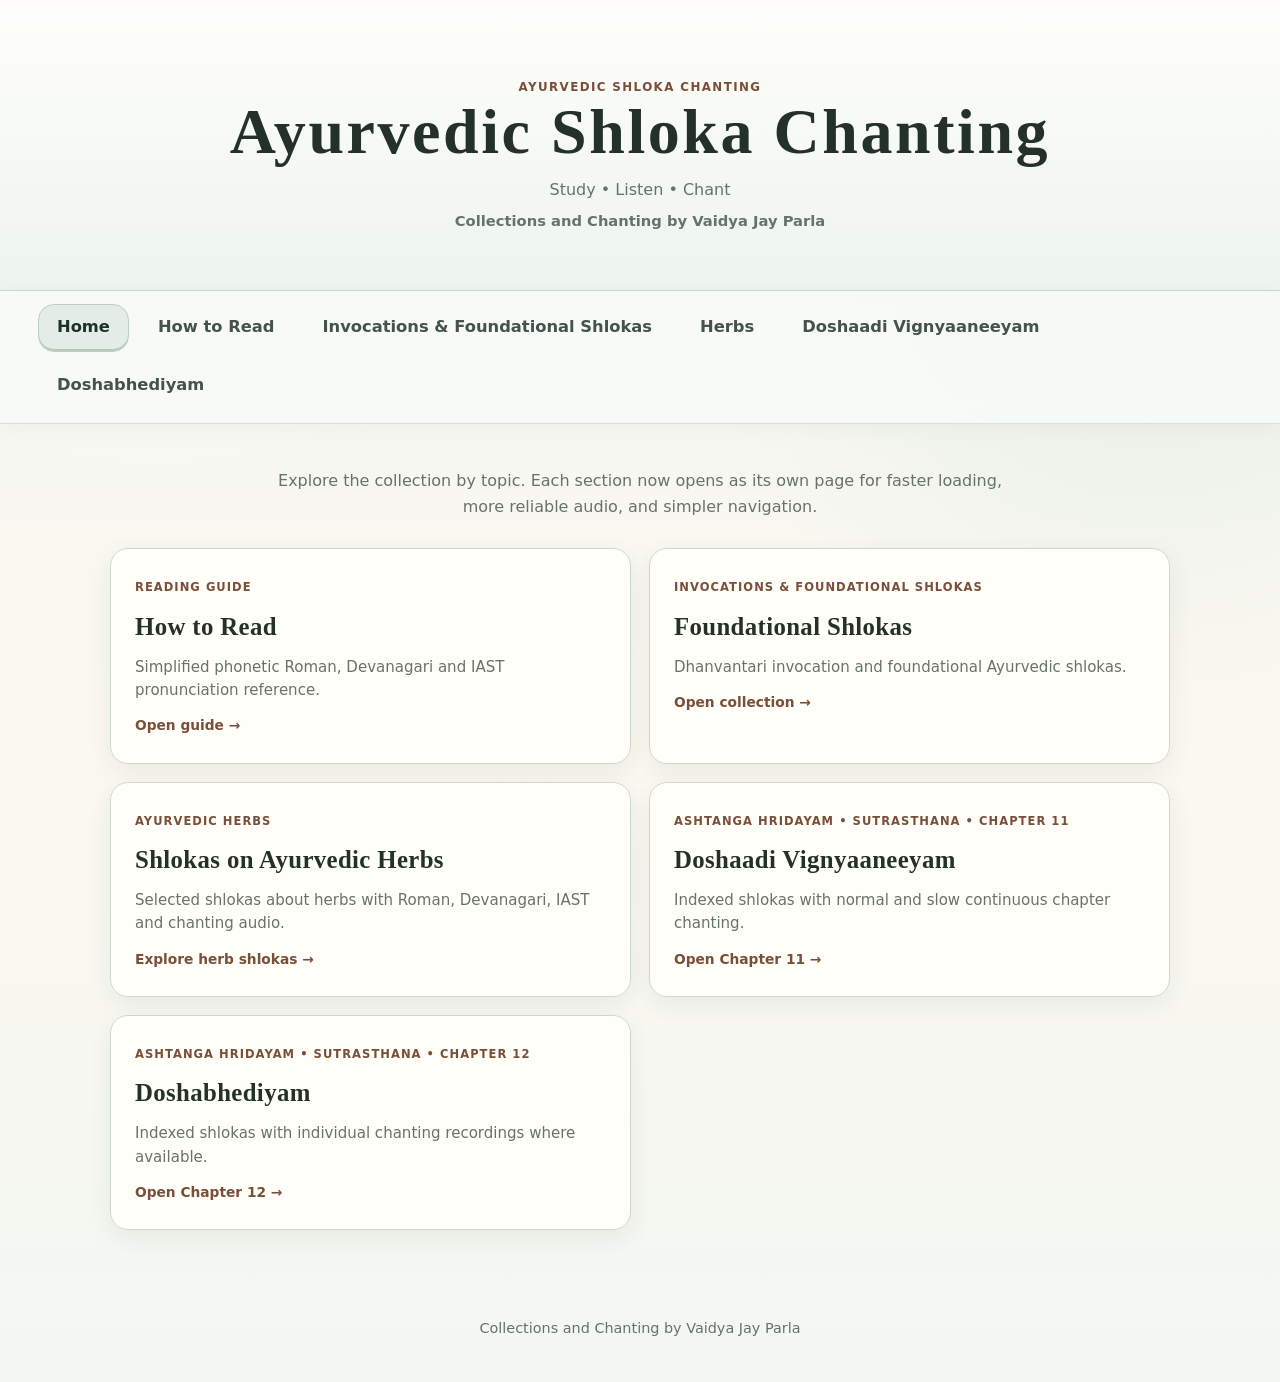
==== commit 46d53e58: "ux: restore descriptive Sanskrit navigation labels" ====
--- a/index.html
+++ b/index.html
@@ -15,10 +15,10 @@
 <nav class="site-nav"><div class="nav-inner">
 <a class="active" href="index.html">Home</a>
 <a href="guide.html">How to Read</a>
-<a href="foundational.html">Invocations &amp; Foundations</a>
+<a href="foundational.html">Invocations &amp; Foundational Shlokas</a>
 <a href="herbs.html">Herbs</a>
-<a href="chapter-11.html">Chapter 11</a>
-<a href="chapter-12.html">Chapter 12</a>
+<a href="chapter-11.html">Doshaadi Vignyaaneeyam</a>
+<a href="chapter-12.html">Doshabhediyam</a>
 </div></nav>
 <main class="home-main">
 <section class="home-intro">
@@ -26,7 +26,7 @@
 </section>
 <section class="home-grid" aria-label="Collection sections">
 <a class="home-card" href="guide.html"><span class="eyebrow">Reading Guide</span><h2>How to Read</h2><p>Simplified phonetic Roman, Devanagari and IAST pronunciation reference.</p><span class="enter">Open guide →</span></a>
-<a class="home-card" href="foundational.html"><span class="eyebrow">Invocations &amp; Foundations</span><h2>Foundational Shlokas</h2><p>Dhanvantari invocation and foundational Ayurvedic shlokas.</p><span class="enter">Open collection →</span></a>
+<a class="home-card" href="foundational.html"><span class="eyebrow">Invocations &amp; Foundational Shlokas</span><h2>Foundational Shlokas</h2><p>Dhanvantari invocation and foundational Ayurvedic shlokas.</p><span class="enter">Open collection →</span></a>
 <a class="home-card" href="herbs.html"><span class="eyebrow">Ayurvedic Herbs</span><h2>Shlokas on Ayurvedic Herbs</h2><p>Selected shlokas about herbs with Roman, Devanagari, IAST and chanting audio.</p><span class="enter">Explore herb shlokas →</span></a>
 <a class="home-card" href="chapter-11.html"><span class="eyebrow">Ashtanga Hridayam • Sutrasthana • Chapter 11</span><h2>Doshaadi Vignyaaneeyam</h2><p>Indexed shlokas with normal and slow continuous chapter chanting.</p><span class="enter">Open Chapter 11 →</span></a>
 <a class="home-card" href="chapter-12.html"><span class="eyebrow">Ashtanga Hridayam • Sutrasthana • Chapter 12</span><h2>Doshabhediyam</h2><p>Indexed shlokas with individual chanting recordings where available.</p><span class="enter">Open Chapter 12 →</span></a>
--- a/site.css
+++ b/site.css
@@ -49,3 +49,130 @@
   .verse-audio,.attached-audio{width:100%!important}
 }
 @media(prefers-reduced-motion:reduce){html{scroll-behavior:auto!important}.home-card{transition:none}}
+
+/* Navigation refinement */
+.site-nav{
+  background:rgba(247,250,247,.94)!important;
+  border-bottom:1px solid rgba(111,137,120,.22)!important;
+  box-shadow:0 6px 18px rgba(44,64,52,.045);
+}
+.site-nav .nav-inner{
+  max-width:1120px!important;
+  padding:7px 16px!important;
+  gap:4px!important;
+  scrollbar-width:none!important;
+}
+.site-nav .nav-inner::-webkit-scrollbar{display:none}
+.site-nav a{
+  padding:8px 12px!important;
+  border-radius:10px!important;
+  font-size:.79rem!important;
+  font-weight:720!important;
+  color:#45534b!important;
+  background:transparent!important;
+  border:1px solid transparent!important;
+  transition:background .15s ease,color .15s ease,border-color .15s ease!important;
+}
+.site-nav a:hover{
+  background:rgba(231,239,233,.72)!important;
+  color:#26372e!important;
+}
+.site-nav a.active{
+  background:#e7efe9!important;
+  border-color:#c8d6cc!important;
+  color:#203129!important;
+  box-shadow:inset 0 -2px 0 rgba(82,112,92,.25);
+}
+
+/* Cleaner horizontal shloka index */
+.shloka-index-links{
+  scrollbar-width:none!important;
+  padding-bottom:2px!important;
+}
+.shloka-index-links::-webkit-scrollbar{display:none}
+.shloka-index-links a{
+  transition:background .12s ease,color .12s ease,border-color .12s ease!important;
+}
+.shloka-index-links a.is-current{
+  background:#5a4938!important;
+  color:#fff!important;
+  border-color:#5a4938!important;
+}
+@media(max-width:700px){
+  .site-nav .nav-inner{padding:6px 10px!important}
+  .site-nav a{padding:7px 10px!important;font-size:.75rem!important}
+}
+
+/* Slightly stronger page heading area */
+.compact-hero{
+  padding:38px 20px 30px!important;
+  min-height:168px;
+  display:flex;
+  flex-direction:column;
+  justify-content:center;
+}
+.compact-hero h1{
+  font-size:clamp(2.25rem,5.4vw,4rem)!important;
+  margin-bottom:8px!important;
+}
+.compact-hero .subtitle{
+  font-size:1rem!important;
+  line-height:1.45!important;
+}
+.compact-hero .byline{
+  margin-top:8px!important;
+  font-size:.92rem!important;
+}
+@media(max-width:700px){
+  .compact-hero{
+    padding:28px 14px 23px!important;
+    min-height:142px;
+  }
+}
+
+/* Larger, easier-to-use primary navigation */
+:root{--site-nav-h:78px}
+.site-nav .nav-inner{
+  max-width:1240px!important;
+  padding:13px 18px!important;
+  gap:10px!important;
+}
+.site-nav a{
+  padding:12px 18px!important;
+  min-height:48px!important;
+  display:inline-flex!important;
+  align-items:center!important;
+  border-radius:16px!important;
+  font-size:1.02rem!important;
+  line-height:1.15!important;
+  font-weight:760!important;
+}
+.site-nav a.active{
+  background:#e3ede6!important;
+  border-color:#bdcfc2!important;
+  box-shadow:inset 0 -2px 0 rgba(72,104,82,.28)!important;
+}
+@media(max-width:700px){
+  :root{--site-nav-h:66px}
+  .site-nav .nav-inner{padding:9px 10px!important;gap:7px!important}
+  .site-nav a{
+    padding:10px 14px!important;
+    min-height:42px!important;
+    font-size:.92rem!important;
+    border-radius:14px!important;
+  }
+}
+
+/* Preserve intentional Devanagari line breaks; punctuation stays with its line. */
+.devanagari-text{
+  white-space:pre-wrap!important;
+  overflow-wrap:normal!important;
+  word-break:normal!important;
+}
+
+/* Remove the decorative rule below each shloka/source block. */
+.source-attribution{
+  border-top:0!important;
+  padding-top:0!important;
+  margin-top:8px!important;
+}
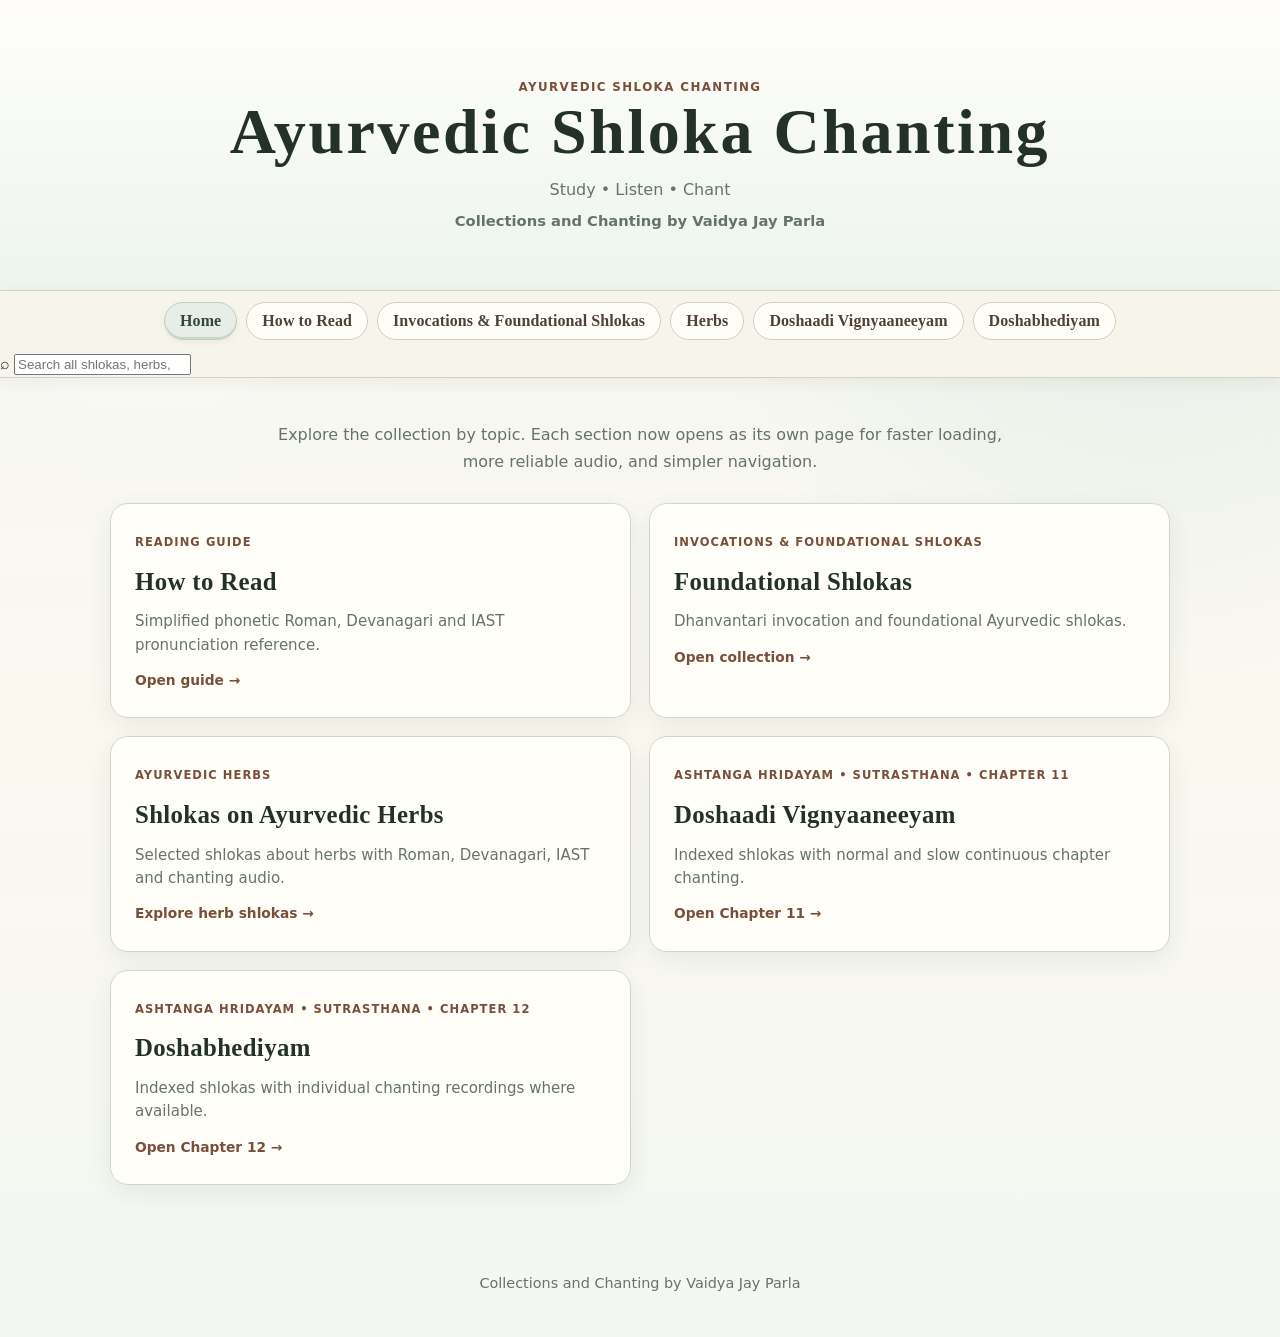
==== commit d207ee9c: "ux: add site-wide search to shared navigation" ====
--- a/index.html
+++ b/index.html
@@ -12,14 +12,30 @@
 <p class="subtitle">Study • Listen • Chant</p>
 <p class="byline">Collections and Chanting by Vaidya Jay Parla</p>
 </div></header>
-<nav class="site-nav"><div class="nav-inner">
-<a class="active" href="index.html">Home</a>
-<a href="guide.html">How to Read</a>
-<a href="foundational.html">Invocations &amp; Foundational Shlokas</a>
-<a href="herbs.html">Herbs</a>
-<a href="chapter-11.html">Doshaadi Vignyaaneeyam</a>
-<a href="chapter-12.html">Doshabhediyam</a>
-</div></nav>
+<nav class="site-nav">
+  <div class="nav-shell">
+    <div class="nav-inner">
+      <a class="active" href="index.html">Home</a>
+      <a href="guide.html">How to Read</a>
+      <a href="foundational.html">Invocations &amp; Foundational Shlokas</a>
+      <a href="herbs.html">Herbs</a>
+      <a href="chapter-11.html">Doshaadi Vignyaaneeyam</a>
+      <a href="chapter-12.html">Doshabhediyam</a>
+    </div>
+    <div class="site-search-row">
+      <div class="site-search-box">
+        <span class="site-search-icon" aria-hidden="true">⌕</span>
+        <input id="siteSearch" type="search" autocomplete="off"
+          aria-label="Search the entire chanting collection"
+          aria-controls="siteSearchResults"
+          aria-expanded="false"
+          placeholder="Search all shlokas, herbs, Sanskrit…">
+        <span id="siteSearchCount" class="site-search-count" aria-live="polite"></span>
+      </div>
+      <div id="siteSearchResults" class="site-search-results" hidden></div>
+    </div>
+  </div>
+</nav>
 <main class="home-main">
 <section class="home-intro">
 <p>Explore the collection by topic. Each section now opens as its own page for faster loading, more reliable audio, and simpler navigation.</p>
@@ -40,4 +56,5 @@
  if(map[id]) location.replace(map[id]);
 })();
 </script>
+<script type="module" src="site.js"></script>
 </body></html>
--- a/site.css
+++ b/site.css
@@ -176,3 +176,63 @@
   padding-top:0!important;
   margin-top:8px!important;
 }
+
+/* Refined classic navigation — closer to the original ink-and-paper treatment */
+.site-nav{
+  background:rgba(247,244,236,.96)!important;
+  border-bottom:1px solid #d8cfc2!important;
+  box-shadow:0 5px 16px rgba(60,45,30,.055)!important;
+}
+.site-nav .nav-inner{
+  max-width:1260px!important;
+  margin:0 auto!important;
+  padding:11px 18px!important;
+  gap:9px!important;
+  justify-content:center!important;
+  overflow-x:auto!important;
+  flex-wrap:nowrap!important;
+}
+.site-nav a{
+  flex:0 0 auto!important;
+  min-height:0!important;
+  padding:9px 15px!important;
+  border-radius:999px!important;
+  border:1px solid #d7ccbd!important;
+  background:#fffdf8!important;
+  color:#4e4236!important;
+  font-family:Georgia,'Times New Roman',serif!important;
+  font-size:1rem!important;
+  font-weight:700!important;
+  line-height:1.15!important;
+  letter-spacing:.005em!important;
+  box-shadow:0 1px 0 rgba(255,255,255,.7) inset!important;
+}
+.site-nav a:hover{
+  background:#f3eadf!important;
+  color:#3e342b!important;
+  border-color:#cdbda9!important;
+}
+.site-nav a.active{
+  background:#e7eee7!important;
+  color:#32463a!important;
+  border-color:#bfcfc2!important;
+  box-shadow:
+    inset 0 -2px 0 rgba(75,103,84,.18),
+    0 2px 6px rgba(60,45,30,.05)!important;
+}
+@media(max-width:900px){
+  .site-nav .nav-inner{
+    justify-content:flex-start!important;
+    padding:9px 12px!important;
+  }
+  .site-nav a{
+    padding:8px 13px!important;
+    font-size:.94rem!important;
+  }
+}
+@media(max-width:600px){
+  .site-nav a{
+    padding:8px 12px!important;
+    font-size:.9rem!important;
+  }
+}
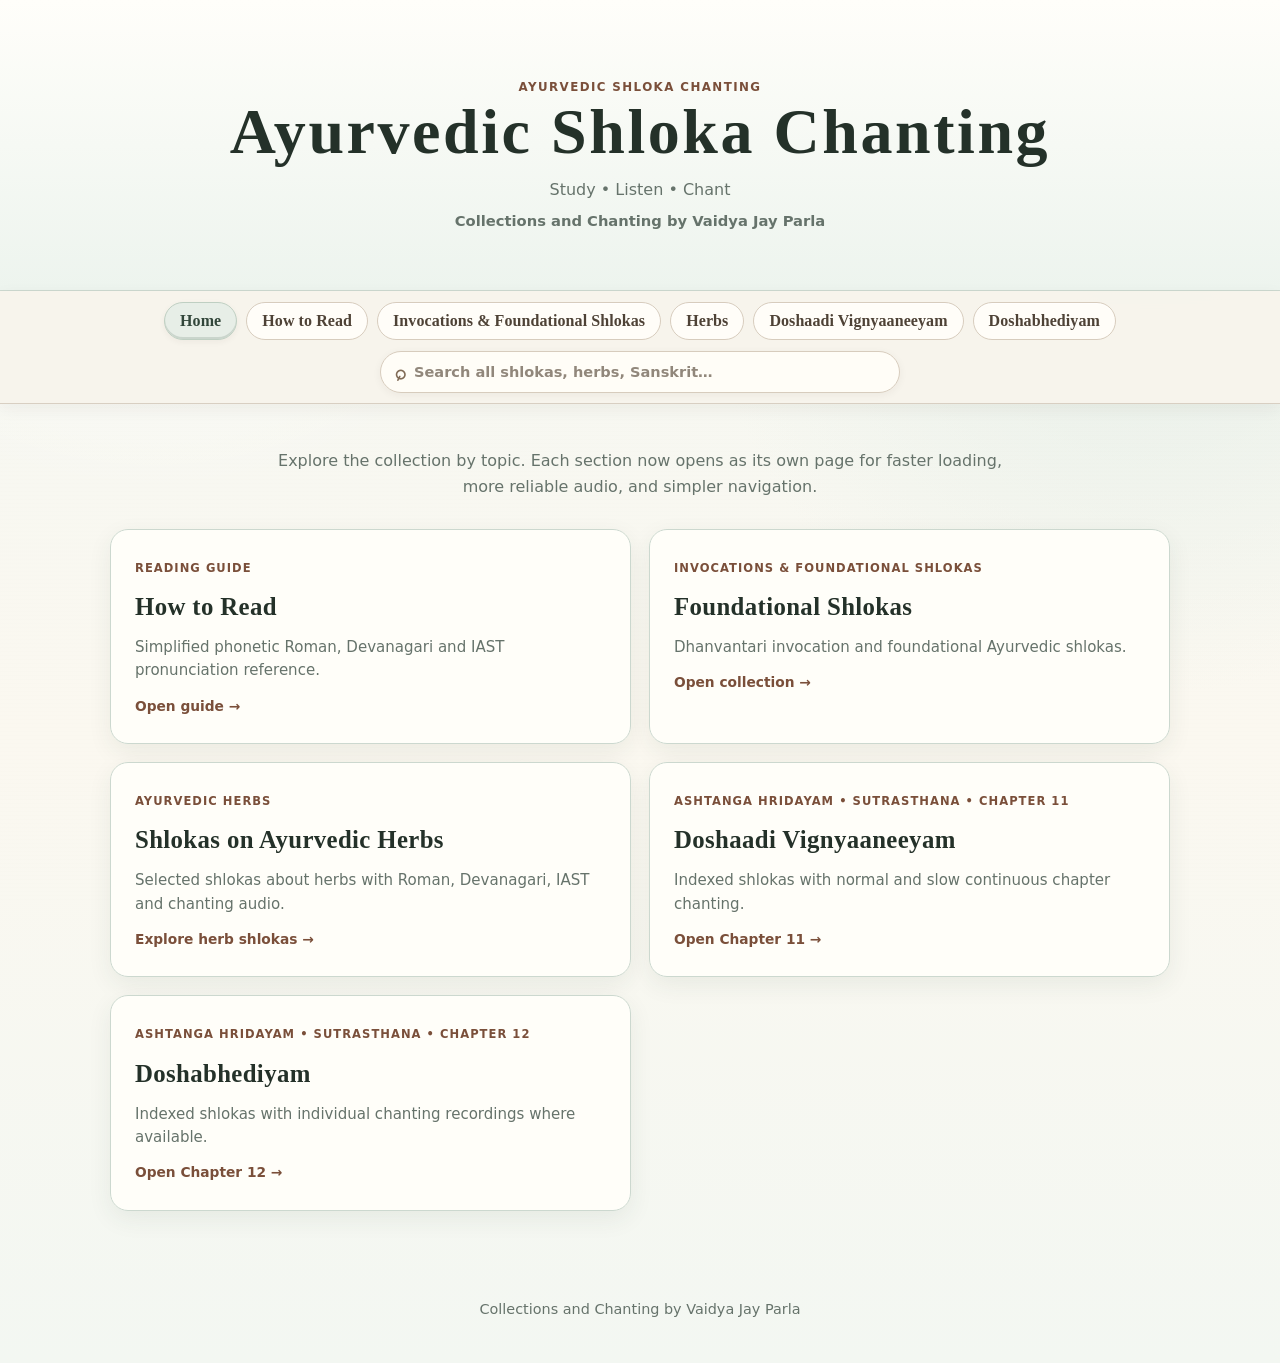
==== commit 9a71c1fd: "feat: load strict site-wide search module" ====
--- a/index.html
+++ b/index.html
@@ -57,4 +57,5 @@
 })();
 </script>
 <script type="module" src="site.js"></script>
+<script type="module" src="search.js"></script>
 </body></html>
--- a/site.css
+++ b/site.css
@@ -236,3 +236,143 @@
     font-size:.9rem!important;
   }
 }
+
+/* Site-wide search integrated with the navigation */
+.site-nav{overflow:visible!important}
+.site-nav .nav-shell{max-width:1280px;margin:0 auto;position:relative}
+.site-search-row{
+  position:relative;
+  width:min(520px,calc(100% - 28px));
+  margin:0 auto;
+  padding:0 0 10px;
+  z-index:75;
+}
+.site-search-box{
+  height:42px;
+  display:flex;
+  align-items:center;
+  gap:8px;
+  padding:0 13px;
+  border:1px solid #d7ccbd;
+  border-radius:999px;
+  background:rgba(255,253,248,.98);
+  box-shadow:0 2px 9px rgba(60,45,30,.055);
+}
+.site-search-icon{
+  flex:0 0 auto;
+  color:#806b56;
+  font:700 1.25rem/1 Georgia,'Times New Roman',serif;
+  transform:rotate(-18deg);
+}
+#siteSearch{
+  flex:1;
+  min-width:0;
+  height:38px;
+  border:0!important;
+  outline:0!important;
+  box-shadow:none!important;
+  background:transparent!important;
+  padding:0!important;
+  color:#3f392f;
+  font:600 .91rem/1.2 system-ui,-apple-system,Segoe UI,sans-serif;
+}
+#siteSearch::placeholder{color:#91877b}
+.site-search-count{
+  min-width:18px;
+  color:#7a6d60;
+  text-align:right;
+  font:700 .74rem/1 system-ui,-apple-system,Segoe UI,sans-serif;
+}
+.site-search-results{
+  position:absolute;
+  top:46px;
+  left:0;
+  right:0;
+  max-height:min(62vh,520px);
+  overflow:auto;
+  border:1px solid #d7ccbd;
+  border-radius:15px;
+  background:#fffdf8;
+  box-shadow:0 16px 34px rgba(49,40,31,.16);
+  padding:7px;
+  z-index:100;
+}
+.site-search-results[hidden]{display:none!important}
+.site-search-list{display:grid;gap:3px}
+.site-search-result{
+  display:grid;
+  grid-template-columns:minmax(0,1fr) auto;
+  gap:10px;
+  align-items:center;
+  padding:10px 11px;
+  border-radius:10px;
+  text-decoration:none;
+  color:#3f392f;
+}
+.site-search-result:hover,
+.site-search-result:focus{
+  background:#f2ebe1;
+  outline:none;
+}
+.site-search-result-title{
+  overflow:hidden;
+  text-overflow:ellipsis;
+  white-space:nowrap;
+  font:700 .9rem/1.25 Georgia,'Times New Roman',serif;
+}
+.site-search-result-section{
+  color:#807265;
+  white-space:nowrap;
+  font:650 .69rem/1.2 system-ui,-apple-system,Segoe UI,sans-serif;
+}
+.site-search-empty,.site-search-more{
+  padding:11px;
+  color:#776b60;
+  text-align:center;
+  font:600 .8rem/1.35 system-ui,-apple-system,Segoe UI,sans-serif;
+}
+.page-tools{display:none!important}
+
+@media(max-width:720px){
+  .site-search-row{
+    width:calc(100% - 20px);
+    padding-bottom:8px;
+  }
+  .site-search-box{height:40px}
+  .site-search-results{top:44px}
+  .site-search-result{
+    grid-template-columns:1fr;
+    gap:3px;
+  }
+  .site-search-result-section{white-space:normal}
+}
+
+/* Search result context and highlighted matches */
+.site-search-result-text{
+  min-width:0;
+  display:grid;
+  gap:4px;
+}
+.site-search-result-snippet{
+  display:block;
+  overflow:hidden;
+  text-overflow:ellipsis;
+  white-space:nowrap;
+  color:#756c62;
+  font:500 .74rem/1.3 system-ui,-apple-system,Segoe UI,sans-serif;
+}
+.site-search-result .search-match,
+main .search-match{
+  background:#f0d36f!important;
+  color:inherit!important;
+  border-radius:3px!important;
+  padding:0 .06em!important;
+}
+@media(max-width:720px){
+  .site-search-result-snippet{
+    white-space:normal;
+    display:-webkit-box;
+    -webkit-line-clamp:2;
+    -webkit-box-orient:vertical;
+  }
+}
